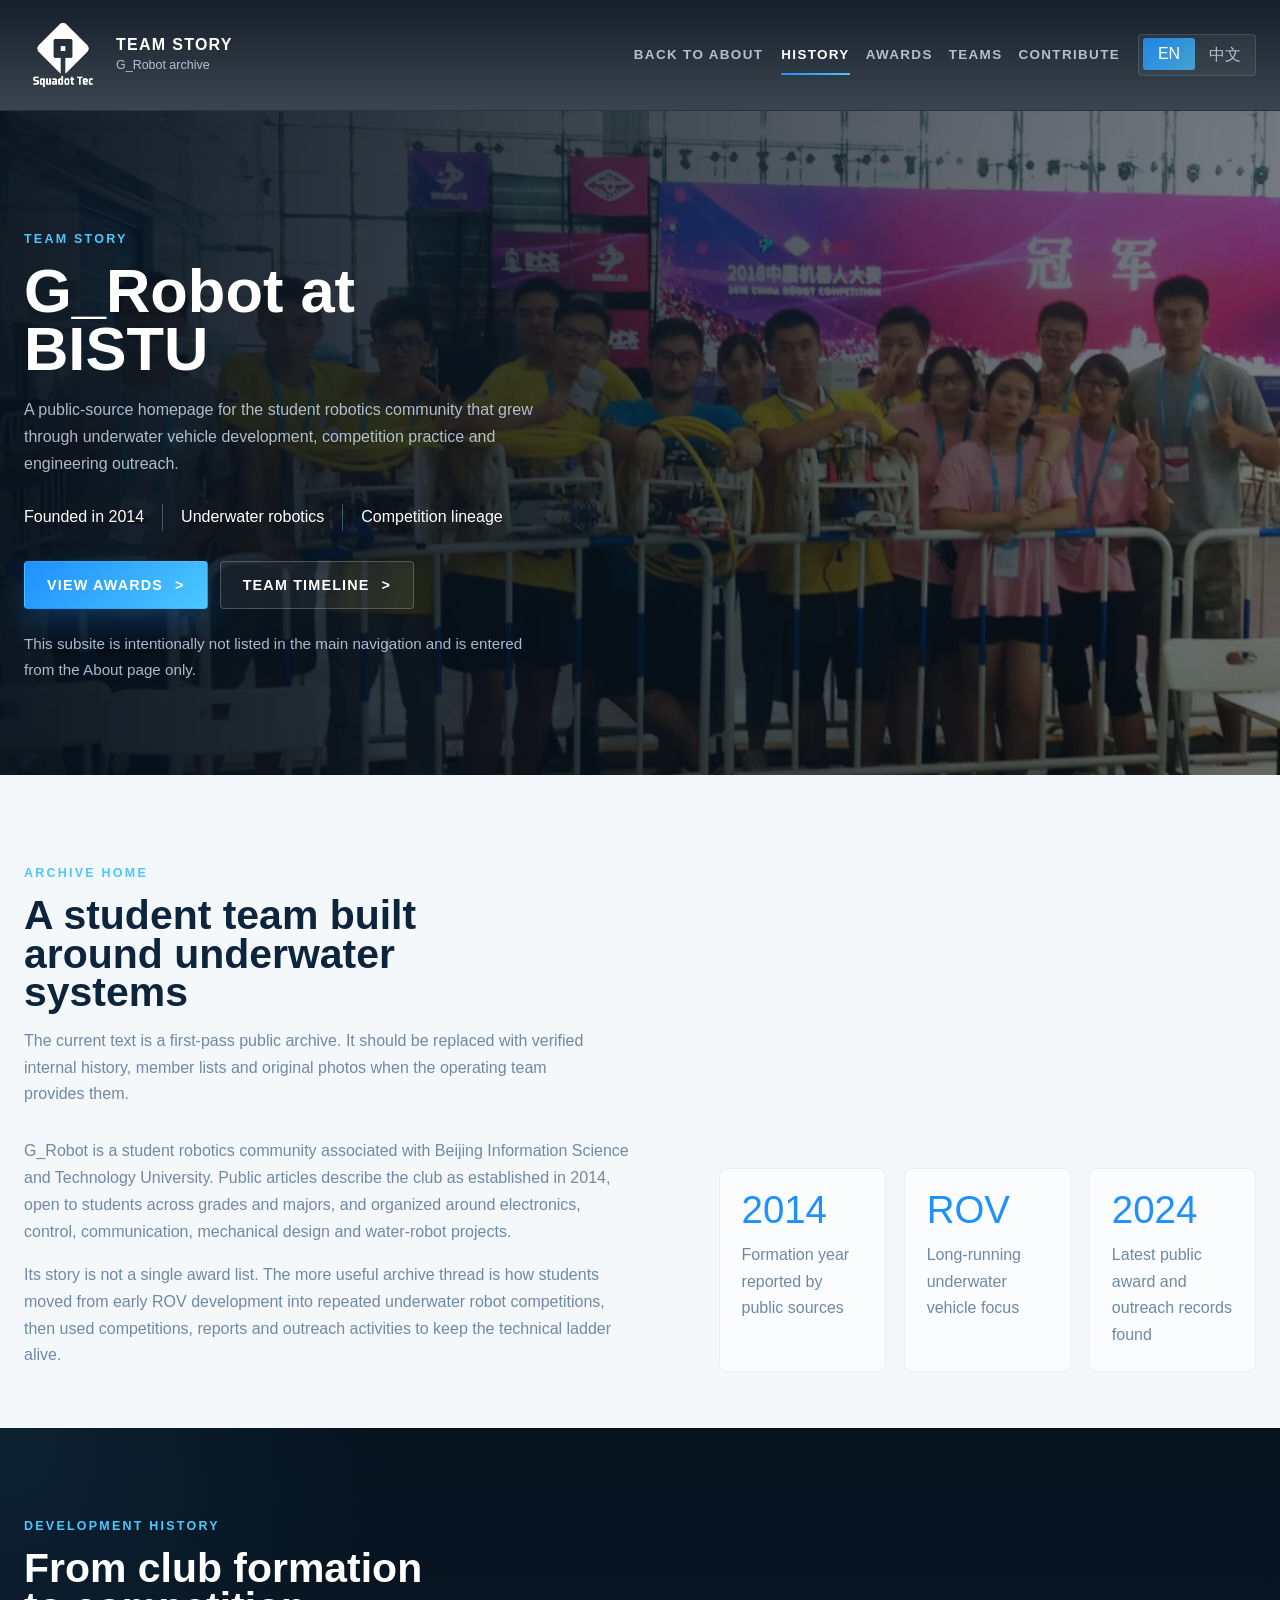
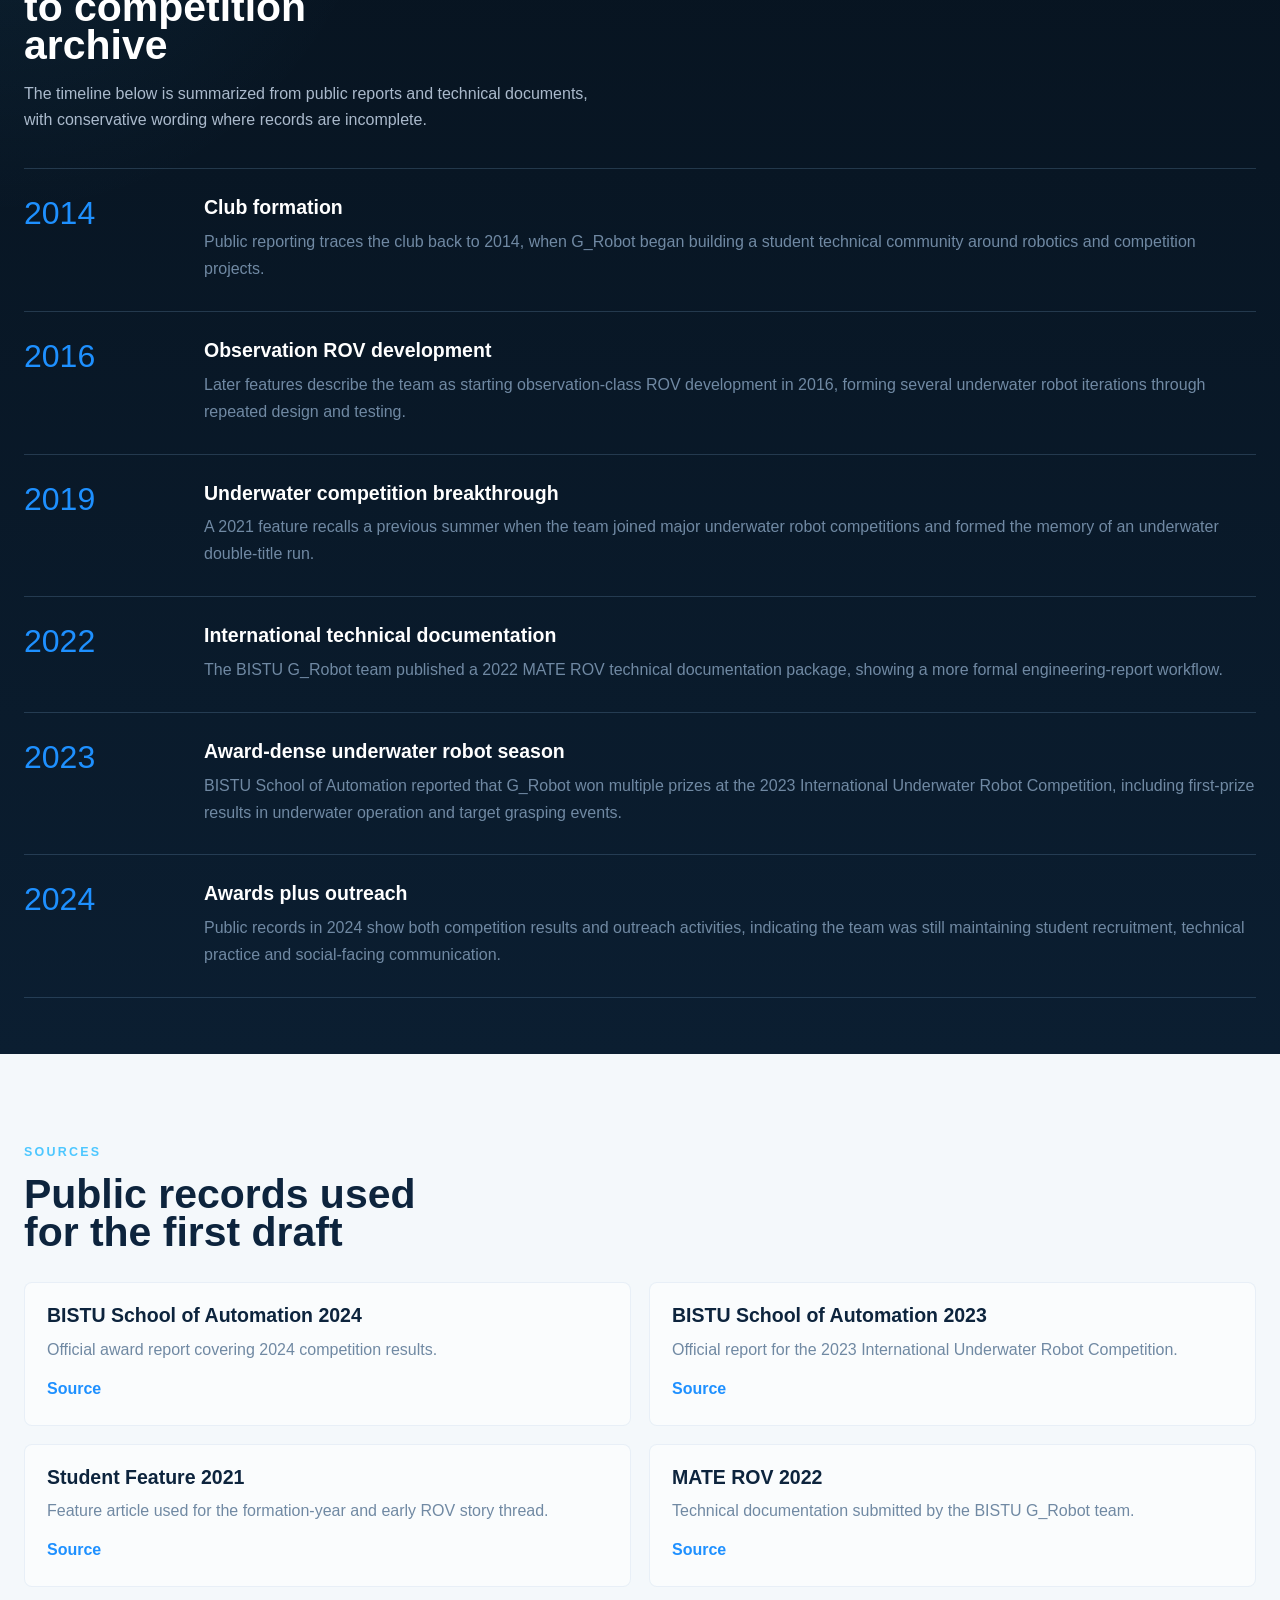
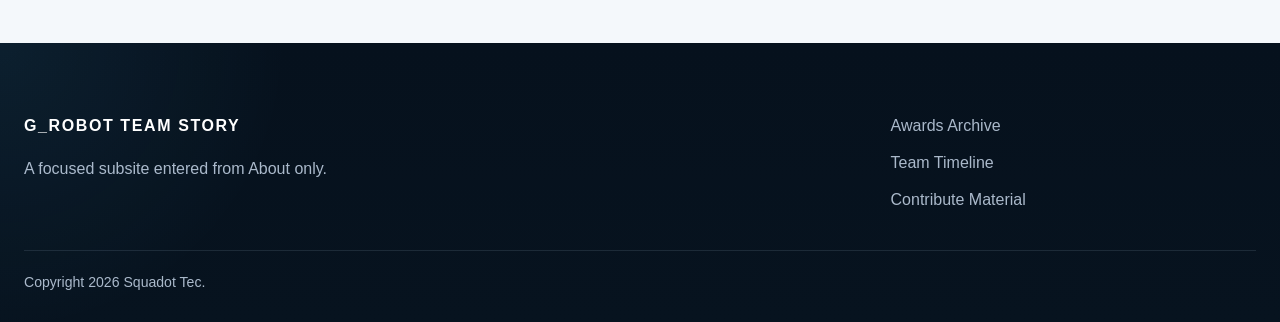
==== team-story/index.html @ 3dc82d4e "team-story add" ====
<!DOCTYPE html>
<html lang="en" data-lang="en">
<head>
  <meta charset="UTF-8">
  <meta name="viewport" content="width=device-width, initial-scale=1.0">
  <title>G_Robot Team Story | Squadot Tec.</title>
  <meta id="page-description" name="description" content="A public-source team story archive for Beijing Information Science and Technology University's G_Robot student robotics community.">
  <meta id="og-title" property="og:title" content="G_Robot Team Story | Squadot Tec.">
  <meta id="og-description" property="og:description" content="A public-source team story archive for Beijing Information Science and Technology University's G_Robot student robotics community.">
  <meta id="og-locale" property="og:locale" content="en_US">
  <meta property="og:type" content="website">
  <meta property="og:site_name" content="Squadot Tec.">
  <link rel="stylesheet" href="./team-story.css">
</head>
<body
  data-title-en="G_Robot Team Story | Squadot Tec."
  data-title-zh="G_Robot 团队故事 | Squadot Tec."
  data-description-en="A public-source team story archive for Beijing Information Science and Technology University's G_Robot student robotics community."
  data-description-zh="基于公开资料整理的北京信息科技大学 G_Robot 学生机器人社团发展史。"
>
  <header class="story-header">
    <div class="header-inner">
      <a class="brand" href="../about.html" aria-label="Squadot Tec. About">
        <img class="lang-en" src="../assets/brand/squadot-en.webp" alt="Squadot Tec." width="591" height="591" decoding="async">
        <img class="lang-zh" src="../assets/brand/squadot-zh.webp" alt="Squadot Tec." width="591" height="591" decoding="async">
        <span class="brand-copy">
          <strong>Team Story</strong>
          <span class="lang-en">G_Robot archive</span>
          <span class="lang-zh">G_Robot 档案</span>
        </span>
      </a>
      <div class="header-actions">
        <a class="back-link" href="../about.html">
          <span class="lang-en">Back to About</span>
          <span class="lang-zh">返回关于</span>
        </a>
        <nav class="story-nav" aria-label="Team story navigation">
          <a href="./index.html" aria-current="page"><span class="lang-en">History</span><span class="lang-zh">发展史</span></a>
          <a href="./awards.html"><span class="lang-en">Awards</span><span class="lang-zh">历年奖项</span></a>
          <a href="./teams.html"><span class="lang-en">Teams</span><span class="lang-zh">历届团队</span></a>
          <a href="./submit.html"><span class="lang-en">Contribute</span><span class="lang-zh">联系投稿</span></a>
        </nav>
        <div class="lang-switch" aria-label="Language switcher">
          <button type="button" data-lang-switch="en" aria-label="Switch to English">EN</button>
          <button type="button" data-lang-switch="zh" aria-label="切换到中文">中文</button>
        </div>
      </div>
    </div>
  </header>

  <main>
    <section class="hero reveal">
      <div class="hero-inner">
        <div class="hero-copy">
          <p class="eyebrow">
            <span class="lang-en">Team Story</span>
            <span class="lang-zh">团队故事</span>
          </p>
          <h1>
            <span class="lang-en">G_Robot at BISTU</span>
            <span class="lang-zh">北信科 G_Robot</span>
          </h1>
          <p class="hero-text">
            <span class="lang-en">A public-source homepage for the student robotics community that grew through underwater vehicle development, competition practice and engineering outreach.</span>
            <span class="lang-zh">一个基于公开资料整理的社团档案首页，记录 G_Robot 围绕水下机器人研发、竞赛实践与工程科普形成的发展脉络。</span>
          </p>
          <ul class="hero-keywords">
            <li><span class="lang-en">Founded in 2014</span><span class="lang-zh">2014 年成立</span></li>
            <li><span class="lang-en">Underwater robotics</span><span class="lang-zh">水下机器人</span></li>
            <li><span class="lang-en">Competition lineage</span><span class="lang-zh">竞赛传承</span></li>
          </ul>
          <div class="hero-actions">
            <a class="button button-primary" href="./awards.html">
              <span class="lang-en">View Awards</span>
              <span class="lang-zh">查看奖项</span>
            </a>
            <a class="button button-secondary" href="./teams.html">
              <span class="lang-en">Team Timeline</span>
              <span class="lang-zh">团队时间轴</span>
            </a>
          </div>
          <p class="hero-note">
            <span class="lang-en">This subsite is intentionally not listed in the main navigation and is entered from the About page only.</span>
            <span class="lang-zh">该子站不进入主导航，只作为“关于”页底部入口进入的团队故事档案。</span>
          </p>
        </div>
        <div class="hero-visual">
          <img src="../assets/images/home/home-intro-platform.webp" alt="Underwater robot platform archive visual" width="1059" height="701" loading="eager" fetchpriority="high" decoding="async">
        </div>
      </div>
    </section>

    <section class="section band band-light reveal">
      <div class="section-heading">
        <p class="eyebrow"><span class="lang-en">Archive Home</span><span class="lang-zh">档案首页</span></p>
        <h2>
          <span class="lang-en">A student team built around underwater systems</span>
          <span class="lang-zh">围绕水下系统成长的学生团队</span>
        </h2>
        <p>
          <span class="lang-en">The current text is a first-pass public archive. It should be replaced with verified internal history, member lists and original photos when the operating team provides them.</span>
          <span class="lang-zh">当前文字是公开资料初稿。待社团运营团队提供正式资料后，可替换为完整队史、成员名单与原始照片。</span>
        </p>
      </div>
      <div class="text-grid">
        <div class="text-block">
          <p>
            <span class="lang-en">G_Robot is a student robotics community associated with Beijing Information Science and Technology University. Public articles describe the club as established in 2014, open to students across grades and majors, and organized around electronics, control, communication, mechanical design and water-robot projects.</span>
            <span class="lang-zh">G_Robot 是北京信息科技大学学生机器人社团。公开报道显示，社团自 2014 年成立以来，面向不同年级和专业开放，长期围绕电子、控制、通信、机械设计与水下机器人项目组织训练。</span>
          </p>
          <p>
            <span class="lang-en">Its story is not a single award list. The more useful archive thread is how students moved from early ROV development into repeated underwater robot competitions, then used competitions, reports and outreach activities to keep the technical ladder alive.</span>
            <span class="lang-zh">它不只是一个获奖清单。更值得作为首页叙事的是：学生团队如何从早期 ROV 研制出发，通过水下机器人赛事、技术文档和科普活动，把技术梯队持续传下去。</span>
          </p>
        </div>
        <div class="stat-grid">
          <article class="stat-box">
            <span class="stat-value">2014</span>
            <p><span class="lang-en">Formation year reported by public sources</span><span class="lang-zh">公开资料中的成立年份</span></p>
          </article>
          <article class="stat-box">
            <span class="stat-value">ROV</span>
            <p><span class="lang-en">Long-running underwater vehicle focus</span><span class="lang-zh">长期水下平台方向</span></p>
          </article>
          <article class="stat-box">
            <span class="stat-value">2024</span>
            <p><span class="lang-en">Latest public award and outreach records found</span><span class="lang-zh">目前检索到的最新公开奖项与科普记录</span></p>
          </article>
        </div>
      </div>
    </section>

    <section class="section band band-dark reveal">
      <div class="section-heading">
        <p class="eyebrow"><span class="lang-en">Development History</span><span class="lang-zh">发展史</span></p>
        <h2>
          <span class="lang-en">From club formation to competition archive</span>
          <span class="lang-zh">从社团成立到竞赛档案</span>
        </h2>
        <p>
          <span class="lang-en">The timeline below is summarized from public reports and technical documents, with conservative wording where records are incomplete.</span>
          <span class="lang-zh">下方时间线来自公开报道和技术文档，未能完整核验的部分采用保守表述。</span>
        </p>
      </div>
      <div class="timeline">
        <article class="timeline-item">
          <p class="timeline-year">2014</p>
          <div class="timeline-body">
            <h3><span class="lang-en">Club formation</span><span class="lang-zh">社团成立</span></h3>
            <p><span class="lang-en">Public reporting traces the club back to 2014, when G_Robot began building a student technical community around robotics and competition projects.</span><span class="lang-zh">公开报道将社团源头追溯至 2014 年，G_Robot 由此开始围绕机器人与竞赛项目建立学生技术共同体。</span></p>
          </div>
        </article>
        <article class="timeline-item">
          <p class="timeline-year">2016</p>
          <div class="timeline-body">
            <h3><span class="lang-en">Observation ROV development</span><span class="lang-zh">观察级 ROV 研制</span></h3>
            <p><span class="lang-en">Later features describe the team as starting observation-class ROV development in 2016, forming several underwater robot iterations through repeated design and testing.</span><span class="lang-zh">后续报道提到社团自 2016 年开始进行观察级 ROV 水下机器人研制，并在持续设计、测试中形成多代水下机器人作品。</span></p>
          </div>
        </article>
        <article class="timeline-item">
          <p class="timeline-year">2019</p>
          <div class="timeline-body">
            <h3><span class="lang-en">Underwater competition breakthrough</span><span class="lang-zh">水下竞赛突破</span></h3>
            <p><span class="lang-en">A 2021 feature recalls a previous summer when the team joined major underwater robot competitions and formed the memory of an underwater double-title run.</span><span class="lang-zh">2021 年专题文章回顾了团队此前暑期参加重要水下机器人赛事，并形成“水下双冠”的团队记忆。</span></p>
          </div>
        </article>
        <article class="timeline-item">
          <p class="timeline-year">2022</p>
          <div class="timeline-body">
            <h3><span class="lang-en">International technical documentation</span><span class="lang-zh">国际赛事技术文档</span></h3>
            <p><span class="lang-en">The BISTU G_Robot team published a 2022 MATE ROV technical documentation package, showing a more formal engineering-report workflow.</span><span class="lang-zh">BISTU G_Robot 团队公开了 2022 年 MATE ROV 技术文档，呈现出更正式的工程报告和国际赛事表达方式。</span></p>
          </div>
        </article>
        <article class="timeline-item">
          <p class="timeline-year">2023</p>
          <div class="timeline-body">
            <h3><span class="lang-en">Award-dense underwater robot season</span><span class="lang-zh">水下赛事集中获奖</span></h3>
            <p><span class="lang-en">BISTU School of Automation reported that G_Robot won multiple prizes at the 2023 International Underwater Robot Competition, including first-prize results in underwater operation and target grasping events.</span><span class="lang-zh">北京信息科技大学自动化学院报道，G_Robot 在 2023 国际水中机器人大赛中取得多项成绩，其中包括水下作业赛和目标抓取项目中的一等奖成绩。</span></p>
          </div>
        </article>
        <article class="timeline-item">
          <p class="timeline-year">2024</p>
          <div class="timeline-body">
            <h3><span class="lang-en">Awards plus outreach</span><span class="lang-zh">竞赛成果与科普活动</span></h3>
            <p><span class="lang-en">Public records in 2024 show both competition results and outreach activities, indicating the team was still maintaining student recruitment, technical practice and social-facing communication.</span><span class="lang-zh">2024 年公开资料同时出现竞赛获奖和科普活动记录，说明团队仍在维持学生招新、技术训练与面向社会的传播工作。</span></p>
          </div>
        </article>
      </div>
    </section>

    <section class="section band band-light reveal">
      <div class="section-heading">
        <p class="eyebrow"><span class="lang-en">Sources</span><span class="lang-zh">资料来源</span></p>
        <h2>
          <span class="lang-en">Public records used for the first draft</span>
          <span class="lang-zh">初稿使用的公开资料</span>
        </h2>
      </div>
      <div class="source-grid">
        <article class="source-card">
          <h3 class="card-title">BISTU School of Automation 2024</h3>
          <p><span class="lang-en">Official award report covering 2024 competition results.</span><span class="lang-zh">自动化学院发布的 2024 年竞赛获奖报道。</span></p>
          <a href="https://auto.bistu.edu.cn/zxxw/58fbf58e67084d94b5d915c3739c5115.htm" target="_blank" rel="noreferrer">Source</a>
        </article>
        <article class="source-card">
          <h3 class="card-title">BISTU School of Automation 2023</h3>
          <p><span class="lang-en">Official report for the 2023 International Underwater Robot Competition.</span><span class="lang-zh">自动化学院关于 2023 国际水中机器人大赛的报道。</span></p>
          <a href="https://auto.bistu.edu.cn/zxxw/b397fffa638748c9b1e95025c2c56935.htm" target="_blank" rel="noreferrer">Source</a>
        </article>
        <article class="source-card">
          <h3 class="card-title">Student Feature 2021</h3>
          <p><span class="lang-en">Feature article used for the formation-year and early ROV story thread.</span><span class="lang-zh">用于整理成立年份和早期 ROV 发展脉络的专题文章。</span></p>
          <a href="https://www.fx361.cc/page/2021/0319/7852786.shtml" target="_blank" rel="noreferrer">Source</a>
        </article>
        <article class="source-card">
          <h3 class="card-title">MATE ROV 2022</h3>
          <p><span class="lang-en">Technical documentation submitted by the BISTU G_Robot team.</span><span class="lang-zh">BISTU G_Robot 团队提交的 2022 MATE ROV 技术文档。</span></p>
          <a href="https://20693798.fs1.hubspotusercontent-na1.net/hubfs/20693798/2022/TechReports/TE03-BISTU_G_Robot_Technical-documentation_2022.pdf" target="_blank" rel="noreferrer">Source</a>
        </article>
      </div>
    </section>
  </main>

  <footer class="site-footer">
    <div class="footer-inner">
      <div class="footer-brand">
        <strong>G_Robot Team Story</strong>
        <p><span class="lang-en">A focused subsite entered from About only.</span><span class="lang-zh">只从“关于”页进入的团队故事子站。</span></p>
      </div>
      <div class="footer-links">
        <a href="./awards.html"><span class="lang-en">Awards Archive</span><span class="lang-zh">历年奖项</span></a>
        <a href="./teams.html"><span class="lang-en">Team Timeline</span><span class="lang-zh">历届团队</span></a>
        <a href="./submit.html"><span class="lang-en">Contribute Material</span><span class="lang-zh">联系投稿</span></a>
      </div>
      <div class="footer-legal">Copyright <span data-current-year></span> Squadot Tec.</div>
    </div>
  </footer>
  <script src="./team-story.js"></script>
</body>
</html>
---- team-story/team-story.css ----
:root {
  --bg-deep: #071a2d;
  --bg-deeper: #06111d;
  --bg-panel: #0d2238;
  --bg-soft: #f4f8fb;
  --bg-soft-alt: #edf4fa;
  --surface: #ffffff;
  --line: rgba(120, 163, 201, 0.24);
  --line-strong: rgba(120, 163, 201, 0.46);
  --ink: #16324d;
  --ink-strong: #0d243d;
  --ink-soft: #7089a3;
  --ink-on-dark: #d8e8fb;
  --ink-soft-on-dark: rgba(216, 232, 251, 0.78);
  --blue: #1e90ff;
  --blue-strong: #4dc7ff;
  --max-width: 1280px;
  --nav-font: "Bahnschrift SemiCondensed", "Arial Narrow", "Barlow Condensed", "Segoe UI", sans-serif;
  --body-font: "Segoe UI", "Microsoft YaHei UI", "Noto Sans SC", sans-serif;
}

* {
  box-sizing: border-box;
}

html {
  scroll-behavior: smooth;
}

body {
  margin: 0;
  min-height: 100vh;
  overflow-x: hidden;
  color: var(--ink);
  font-family: var(--body-font);
  line-height: 1.68;
  background: linear-gradient(180deg, #f8fbfe 0%, #f4f8fb 48%, #edf4fa 100%);
}

img {
  display: block;
  max-width: 100%;
}

a {
  color: inherit;
  text-decoration: none;
}

button {
  font: inherit;
}

a:focus-visible,
button:focus-visible {
  outline: 2px solid var(--blue-strong);
  outline-offset: 4px;
}

.lang-en,
.lang-zh {
  display: none;
}

html[data-lang="en"] .lang-en {
  display: revert;
}

html[data-lang="zh"] .lang-zh {
  display: revert;
}

.story-header {
  position: sticky;
  top: 0;
  z-index: 50;
  width: 100%;
  background: linear-gradient(180deg, rgba(6, 17, 29, 0.94), rgba(6, 17, 29, 0.78));
  border-bottom: 1px solid rgba(120, 163, 201, 0.16);
  backdrop-filter: blur(14px);
}

.header-inner {
  display: grid;
  grid-template-columns: minmax(0, 310px) minmax(0, 1fr);
  gap: 28px;
  align-items: center;
  width: min(100%, var(--max-width));
  margin: 0 auto;
  padding: 16px 24px;
}

.brand {
  display: inline-flex;
  align-items: center;
  gap: 14px;
  min-width: 0;
}

.brand img {
  width: 78px;
  height: auto;
  flex: none;
}

.brand-copy {
  display: flex;
  flex-direction: column;
  gap: 4px;
  min-width: 0;
}

.brand-copy strong,
.story-nav a,
.button,
.hero h1,
.section-heading h2,
.stat-value,
.timeline-year,
.card-title,
.footer-brand strong {
  font-family: var(--nav-font);
}

.brand-copy strong {
  font-size: 1rem;
  line-height: 1;
  letter-spacing: 0.08em;
  text-transform: uppercase;
  color: #ffffff;
}

.brand-copy span {
  font-size: 0.78rem;
  line-height: 1.35;
  color: var(--ink-soft-on-dark);
}

.header-actions {
  display: flex;
  align-items: center;
  justify-content: flex-end;
  gap: 18px;
  min-width: 0;
}

.story-nav {
  display: inline-flex;
  align-items: center;
  justify-content: flex-end;
  flex-wrap: wrap;
  gap: 16px;
}

.story-nav a,
.back-link {
  position: relative;
  font-family: var(--nav-font);
  font-size: 0.84rem;
  font-weight: 700;
  letter-spacing: 0.1em;
  text-transform: uppercase;
  color: var(--ink-soft-on-dark);
  transition: color 180ms ease, transform 180ms ease;
}

.story-nav a::after,
.back-link::after {
  content: "";
  position: absolute;
  left: 0;
  bottom: -9px;
  width: 100%;
  height: 2px;
  background: linear-gradient(90deg, var(--blue), var(--blue-strong));
  transform: scaleX(0);
  transform-origin: left;
  transition: transform 180ms ease;
}

.story-nav a:hover,
.story-nav a:focus-visible,
.story-nav a[aria-current="page"],
.back-link:hover,
.back-link:focus-visible {
  color: #ffffff;
}

.story-nav a:hover::after,
.story-nav a:focus-visible::after,
.story-nav a[aria-current="page"]::after,
.back-link:hover::after,
.back-link:focus-visible::after {
  transform: scaleX(1);
}

.lang-switch {
  display: inline-flex;
  gap: 4px;
  padding: 4px;
  border: 1px solid rgba(120, 163, 201, 0.24);
  border-radius: 4px;
  background: rgba(255, 255, 255, 0.05);
}

.lang-switch button {
  min-width: 52px;
  min-height: 32px;
  padding: 0 10px;
  border: 0;
  border-radius: 3px;
  color: var(--ink-soft-on-dark);
  background: transparent;
  cursor: pointer;
  transition: color 180ms ease, background 180ms ease, transform 180ms ease;
}

.lang-switch button:hover,
.lang-switch button:focus-visible,
.lang-switch button.is-active {
  color: #ffffff;
  background: linear-gradient(135deg, rgba(30, 144, 255, 0.88), rgba(77, 199, 255, 0.72));
  transform: translateY(-1px);
}

.hero {
  width: 100%;
  background:
    linear-gradient(90deg, rgba(6, 17, 29, 0.94) 0%, rgba(6, 17, 29, 0.76) 48%, rgba(6, 17, 29, 0.5) 100%),
    url("../assets/images/about/about-hero.webp") center / cover;
}

.hero-inner {
  display: grid;
  grid-template-columns: minmax(0, 820px);
  gap: 38px;
  align-items: stretch;
  width: min(100%, var(--max-width));
  min-height: 520px;
  margin: 0 auto;
  padding: 118px 24px 78px;
}

.hero-copy {
  display: flex;
  flex-direction: column;
  justify-content: center;
  min-width: 0;
}

.hero-copy,
.section-heading,
.text-block,
.timeline-body,
.story-card,
.source-card,
.contact-card,
.award-row,
.photo-copy {
  min-width: 0;
}

.hero h1,
.section-heading h2,
.hero-text,
.hero-note,
.text-block p,
.story-card p,
.source-card p,
.contact-card p,
.award-row p,
.photo-card p {
  overflow-wrap: anywhere;
}

.eyebrow {
  margin: 0 0 12px;
  font-size: 0.78rem;
  font-weight: 700;
  letter-spacing: 0.18em;
  text-transform: uppercase;
  color: var(--blue-strong);
}

.hero h1,
.section-heading h2 {
  margin: 0;
  max-width: 15ch;
  color: #ffffff;
  font-size: clamp(2.6rem, 4.8vw, 5.1rem);
  line-height: 0.94;
  letter-spacing: 0;
}

html[data-lang="zh"] .hero h1,
html[data-lang="zh"] .section-heading h2 {
  max-width: 12em;
  font-family: "Microsoft YaHei UI", "Noto Sans SC", "Segoe UI", sans-serif;
  font-weight: 700;
  line-height: 1.08;
}

.hero-text {
  max-width: 58ch;
  margin: 20px 0 0;
  color: var(--ink-soft-on-dark);
}

.hero-keywords {
  display: flex;
  flex-wrap: wrap;
  gap: 0;
  padding: 0;
  margin: 26px 0 0;
  list-style: none;
}

.hero-keywords li {
  padding: 0 18px;
  border-right: 1px solid rgba(185, 213, 238, 0.32);
  color: #ffffff;
}

.hero-keywords li:first-child {
  padding-left: 0;
}

.hero-keywords li:last-child {
  padding-right: 0;
  border-right: 0;
}

.hero-actions {
  display: flex;
  flex-wrap: wrap;
  gap: 12px;
  margin-top: 30px;
}

.button {
  display: inline-flex;
  align-items: center;
  justify-content: center;
  gap: 12px;
  min-height: 48px;
  padding: 0 22px;
  border: 1px solid transparent;
  border-radius: 4px;
  font-size: 0.9rem;
  font-weight: 700;
  letter-spacing: 0.08em;
  text-transform: uppercase;
  transition: transform 180ms ease, border-color 180ms ease, box-shadow 180ms ease, background 180ms ease;
}

.button::after {
  content: ">";
  transition: transform 180ms ease;
}

.button:hover,
.button:focus-visible {
  transform: translateY(-2px);
}

.button:hover::after,
.button:focus-visible::after {
  transform: translateX(4px);
}

.button-primary {
  color: #ffffff;
  background: linear-gradient(135deg, #1e90ff 0%, #4dc7ff 100%);
  box-shadow: 0 14px 30px rgba(30, 144, 255, 0.24);
}

.button-secondary {
  color: #ffffff;
  border-color: rgba(185, 213, 238, 0.28);
  background: rgba(255, 255, 255, 0.06);
}

.hero-note {
  margin-top: 22px;
  max-width: 62ch;
  color: rgba(216, 232, 251, 0.78);
  font-size: 0.95rem;
}

.hero-visual {
  display: none;
}

.hero-visual img {
  width: 100%;
  height: 100%;
  min-height: 360px;
  object-fit: cover;
  filter: saturate(0.9) brightness(0.82);
}

.section {
  width: 100%;
}

.band {
  width: 100%;
  padding: 88px max(24px, calc((100vw - var(--max-width)) / 2 + 24px)) 56px;
}

.band-light {
  background: var(--bg-soft);
}

.band-alt {
  background: var(--bg-soft-alt);
}

.band-dark {
  background:
    radial-gradient(circle at top left, rgba(77, 199, 255, 0.08), transparent 22%),
    linear-gradient(180deg, #07131f 0%, #0b1e31 100%);
  color: var(--ink-on-dark);
}

.section-heading {
  max-width: 860px;
}

.section-heading h2 {
  max-width: 18ch;
  color: var(--ink-strong);
  font-size: clamp(2rem, 3.2vw, 3.3rem);
}

.band-dark .section-heading h2 {
  color: #ffffff;
}

.section-heading p:last-child {
  max-width: 66ch;
  margin: 16px 0 0;
  color: var(--ink-soft);
}

.band-dark .section-heading p:last-child,
.band-dark .text-block p,
.band-dark .story-card p,
.band-dark .source-card p {
  color: var(--ink-soft-on-dark);
}

.text-grid,
.stat-grid,
.card-grid,
.source-grid,
.contact-grid {
  display: grid;
  gap: 18px;
  margin-top: 30px;
}

.text-grid {
  grid-template-columns: minmax(0, 0.92fr) minmax(300px, 0.76fr);
  gap: 44px;
  align-items: start;
}

.text-block p {
  max-width: 68ch;
  margin: 0;
  color: var(--ink-soft);
}

.text-block p + p {
  margin-top: 16px;
}

.stat-grid {
  grid-template-columns: repeat(3, minmax(0, 1fr));
}

.stat-box,
.story-card,
.source-card,
.contact-card,
.award-row,
.photo-card {
  position: relative;
  overflow: hidden;
  border: 1px solid rgba(120, 163, 201, 0.14);
  border-radius: 8px;
  background: rgba(255, 255, 255, 0.54);
  transition: transform 260ms ease, border-color 260ms ease, box-shadow 260ms ease, background 260ms ease;
}

.band-dark .story-card,
.band-dark .source-card,
.band-dark .contact-card,
.band-dark .award-row,
.band-dark .photo-card,
.band-dark .stat-box {
  border-color: rgba(185, 213, 238, 0.14);
  background: rgba(255, 255, 255, 0.04);
}

.stat-box:hover,
.story-card:hover,
.source-card:hover,
.contact-card:hover,
.award-row:hover,
.photo-card:hover {
  transform: translateY(-4px);
  border-color: var(--line-strong);
  box-shadow: 0 16px 34px rgba(7, 26, 45, 0.08);
}

.band-dark .story-card:hover,
.band-dark .source-card:hover,
.band-dark .contact-card:hover,
.band-dark .award-row:hover,
.band-dark .photo-card:hover,
.band-dark .stat-box:hover {
  box-shadow: 0 22px 44px rgba(2, 10, 18, 0.24);
}

.stat-box,
.story-card,
.source-card,
.contact-card,
.award-row {
  padding: 22px;
}

.stat-value {
  display: block;
  font-size: clamp(2rem, 3vw, 3rem);
  line-height: 1;
  color: var(--blue);
}

.stat-box p {
  margin: 12px 0 0;
  color: var(--ink-soft);
}

.timeline {
  display: grid;
  gap: 0;
  margin-top: 34px;
}

.timeline-item {
  display: grid;
  grid-template-columns: 150px minmax(0, 1fr);
  gap: 30px;
  padding: 28px 0;
  border-top: 1px solid rgba(120, 163, 201, 0.24);
}

.timeline-item:last-child {
  border-bottom: 1px solid rgba(120, 163, 201, 0.24);
}

.timeline-year {
  margin: 0;
  color: var(--blue);
  font-size: 2rem;
  line-height: 1;
}

.timeline-body h3,
.card-title {
  margin: 0;
  color: var(--ink-strong);
  font-size: 1.22rem;
  line-height: 1.12;
}

.band-dark .timeline-body h3,
.band-dark .card-title {
  color: #ffffff;
}

.timeline-body p,
.story-card p,
.source-card p,
.award-row p,
.contact-card p,
.photo-card p {
  margin: 10px 0 0;
  color: var(--ink-soft);
}

.timeline-body a,
.source-card a,
.award-row a {
  display: inline-flex;
  margin-top: 12px;
  color: var(--blue);
  font-weight: 700;
}

.card-grid {
  grid-template-columns: repeat(3, minmax(0, 1fr));
}

.source-grid {
  grid-template-columns: repeat(2, minmax(0, 1fr));
}

.award-stack {
  display: grid;
  gap: 18px;
  margin-top: 34px;
}

.award-row {
  display: grid;
  grid-template-columns: 130px minmax(0, 1fr) minmax(220px, 0.38fr);
  gap: 24px;
  align-items: start;
}

.award-year {
  font-family: var(--nav-font);
  color: var(--blue);
  font-size: 1.8rem;
  line-height: 1;
}

.award-meta {
  color: var(--ink-soft);
  font-size: 0.94rem;
}

.photo-timeline {
  display: grid;
  gap: 28px;
  margin-top: 34px;
}

.photo-card {
  display: grid;
  grid-template-columns: minmax(260px, 0.74fr) minmax(0, 1fr);
  gap: 0;
  background: rgba(255, 255, 255, 0.6);
}

.photo-card figure {
  margin: 0;
  min-height: 280px;
}

.photo-card img {
  width: 100%;
  height: 100%;
  min-height: 280px;
  object-fit: cover;
  filter: saturate(0.9);
}

.photo-copy {
  padding: 26px;
}

.photo-copy .timeline-year {
  margin-bottom: 18px;
}

.contact-grid {
  grid-template-columns: repeat(3, minmax(0, 1fr));
}

.contact-card strong {
  display: block;
  color: var(--ink-strong);
}

.band-dark .contact-card strong {
  color: #ffffff;
}

.submission-list {
  display: grid;
  gap: 14px;
  margin-top: 28px;
  padding: 0;
  list-style: none;
}

.submission-list li {
  padding: 16px 18px;
  border-left: 3px solid var(--blue);
  background: rgba(30, 144, 255, 0.05);
  color: var(--ink-soft);
}

.site-footer {
  width: 100%;
  background:
    radial-gradient(circle at top left, rgba(77, 199, 255, 0.08), transparent 22%),
    linear-gradient(180deg, #06111d 0%, #07131f 100%);
}

.footer-inner {
  display: grid;
  grid-template-columns: minmax(0, 1fr) minmax(280px, 0.44fr);
  gap: 36px;
  width: 100%;
  padding: 70px max(24px, calc((100vw - var(--max-width)) / 2 + 24px)) 28px;
}

.footer-brand strong {
  display: block;
  color: #ffffff;
  letter-spacing: 0.1em;
  text-transform: uppercase;
}

.footer-brand p,
.footer-links a,
.footer-legal {
  color: var(--ink-soft-on-dark);
}

.footer-links {
  display: grid;
  gap: 10px;
  align-content: start;
}

.footer-links a {
  transition: color 180ms ease;
}

.footer-links a:hover,
.footer-links a:focus-visible {
  color: #ffffff;
}

.footer-legal {
  grid-column: 1 / -1;
  padding-top: 20px;
  border-top: 1px solid rgba(185, 213, 238, 0.12);
  font-size: 0.88rem;
}

.reveal {
  opacity: 1;
  transform: none;
}

html.js-enabled .reveal {
  opacity: 0;
  transform: translateY(18px);
  transition: opacity 520ms ease, transform 520ms ease;
}

html.js-enabled .reveal.is-visible {
  opacity: 1;
  transform: translateY(0);
}

@media (prefers-reduced-motion: reduce) {
  html {
    scroll-behavior: auto;
  }

  *,
  *::before,
  *::after {
    animation: none !important;
    transition-duration: 0.01ms !important;
    transition-delay: 0ms !important;
  }

  .reveal {
    opacity: 1;
    transform: none;
  }
}

@media (max-width: 1120px) {
  .header-inner,
  .hero-inner,
  .text-grid,
  .photo-card,
  .footer-inner {
    grid-template-columns: 1fr;
  }

  .header-actions {
    justify-content: flex-start;
    flex-wrap: wrap;
  }

  .card-grid,
  .contact-grid,
  .stat-grid {
    grid-template-columns: repeat(2, minmax(0, 1fr));
  }

  .award-row {
    grid-template-columns: 120px minmax(0, 1fr);
  }

  .award-meta {
    grid-column: 2;
  }
}

@media (max-width: 720px) {
  .header-inner {
    padding: 14px 16px;
    width: 100vw;
  }

  .brand img {
    width: 66px;
  }

  .header-actions {
    display: grid;
    grid-template-columns: 1fr;
    width: 100%;
    gap: 14px;
  }

  .story-nav {
    display: grid;
    grid-template-columns: repeat(2, minmax(0, 1fr));
    width: 100%;
    gap: 12px 18px;
    justify-content: stretch;
  }

  .story-nav a,
  .back-link {
    width: max-content;
    max-width: 100%;
    font-size: 0.78rem;
    letter-spacing: 0.08em;
    white-space: normal;
  }

  .hero-inner {
    width: 100vw;
    min-height: auto;
    padding: 92px 24px 54px;
    max-width: 100vw;
  }

  .hero-copy,
  .section-heading,
  .text-block,
  .hero-text,
  .hero-note {
    width: 100%;
    max-width: calc(100vw - 48px);
  }

  .hero h1 {
    max-width: 100%;
    font-size: clamp(2.05rem, 9vw, 3.35rem);
  }

  .hero-keywords {
    display: block;
  }

  .hero-keywords li {
    position: relative;
    margin-top: 10px;
    padding: 0 0 0 16px;
    border-right: 0;
  }

  .hero-keywords li:first-child {
    margin-top: 0;
  }

  .hero-keywords li::before {
    content: "";
    position: absolute;
    left: 0;
    top: 0.7em;
    width: 7px;
    height: 7px;
    border-radius: 50%;
    background: var(--blue-strong);
  }

  .button {
    width: 100%;
    justify-content: space-between;
  }

  .band {
    width: 100vw;
    padding: 58px 24px 38px;
    max-width: 100vw;
  }

  .section-heading h2 {
    max-width: 100%;
  }

  .card-grid,
  .source-grid,
  .contact-grid,
  .stat-grid,
  .award-row {
    grid-template-columns: 1fr;
  }

  .award-meta {
    grid-column: auto;
  }

  .timeline-item {
    grid-template-columns: 1fr;
    gap: 12px;
  }

  .photo-card figure,
  .photo-card img {
    min-height: 220px;
  }

  .footer-inner {
    width: 100vw;
    padding: 58px 24px 28px;
  }
}
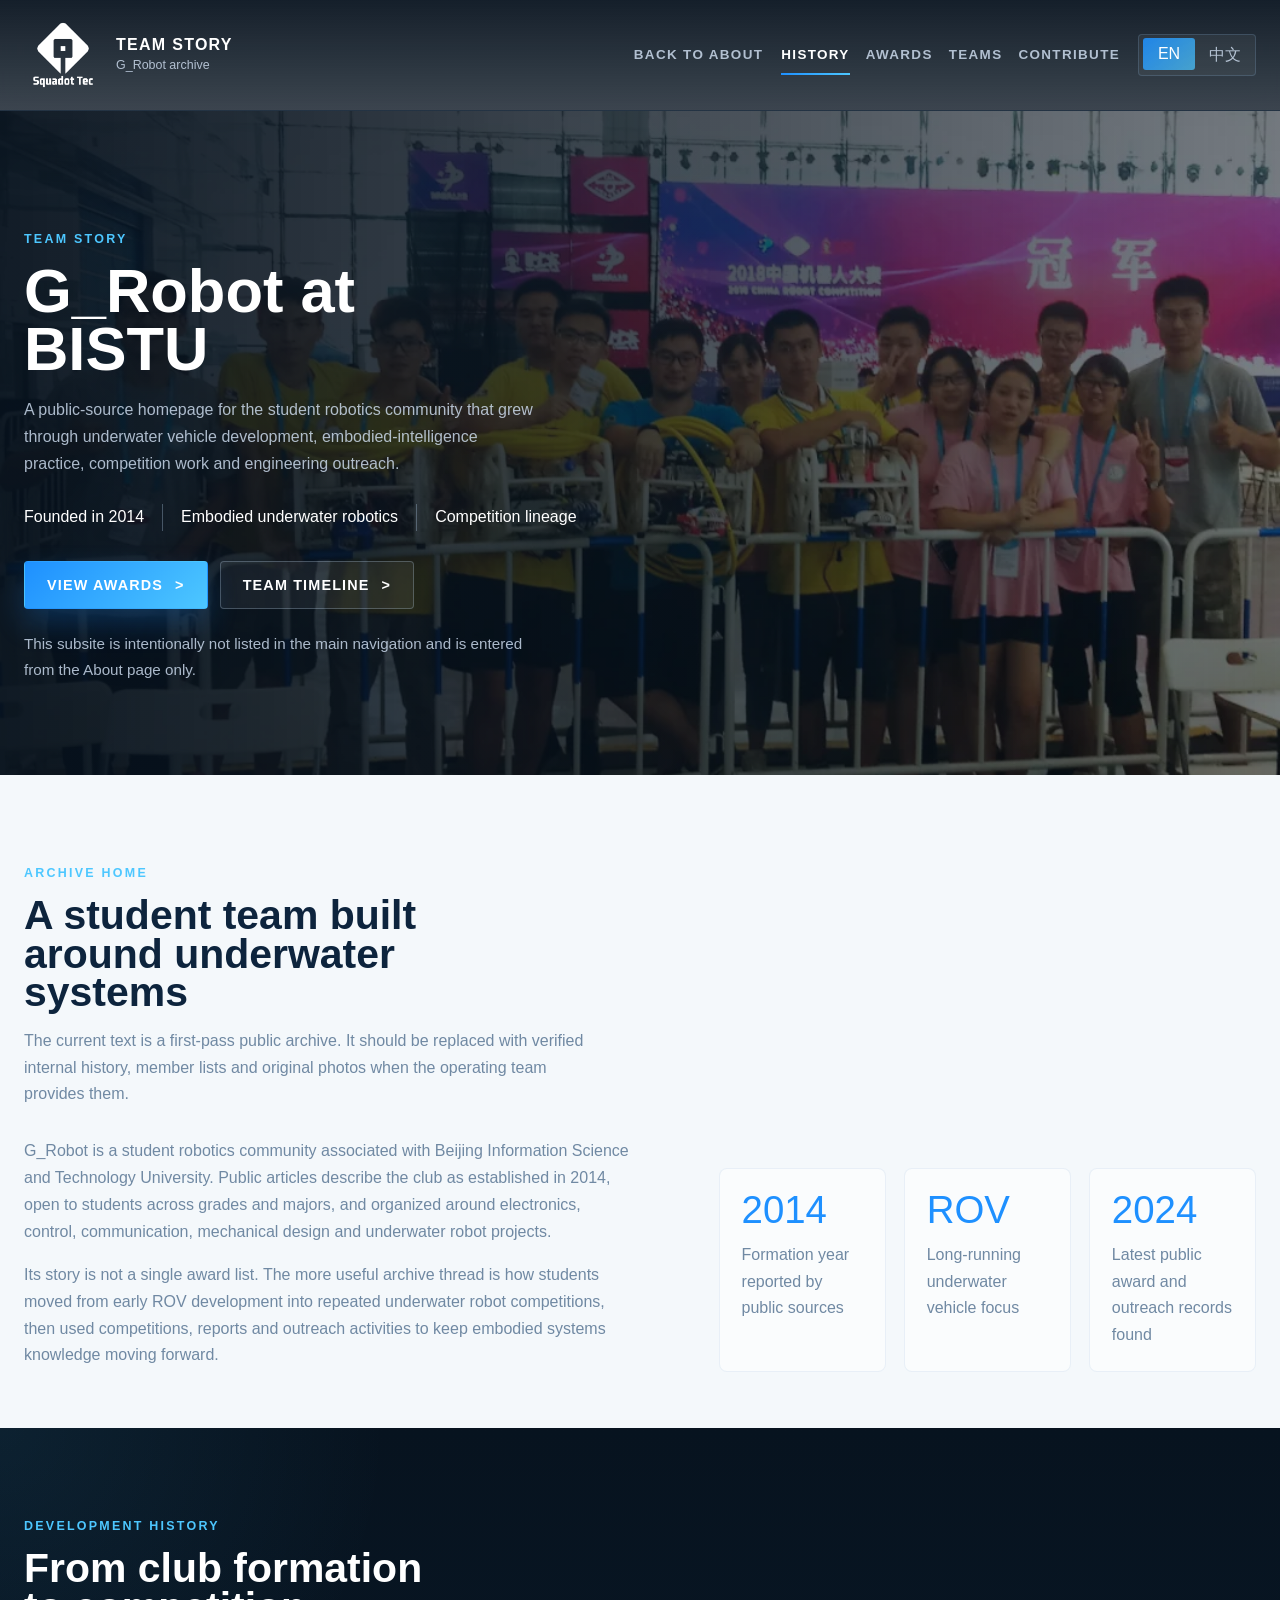
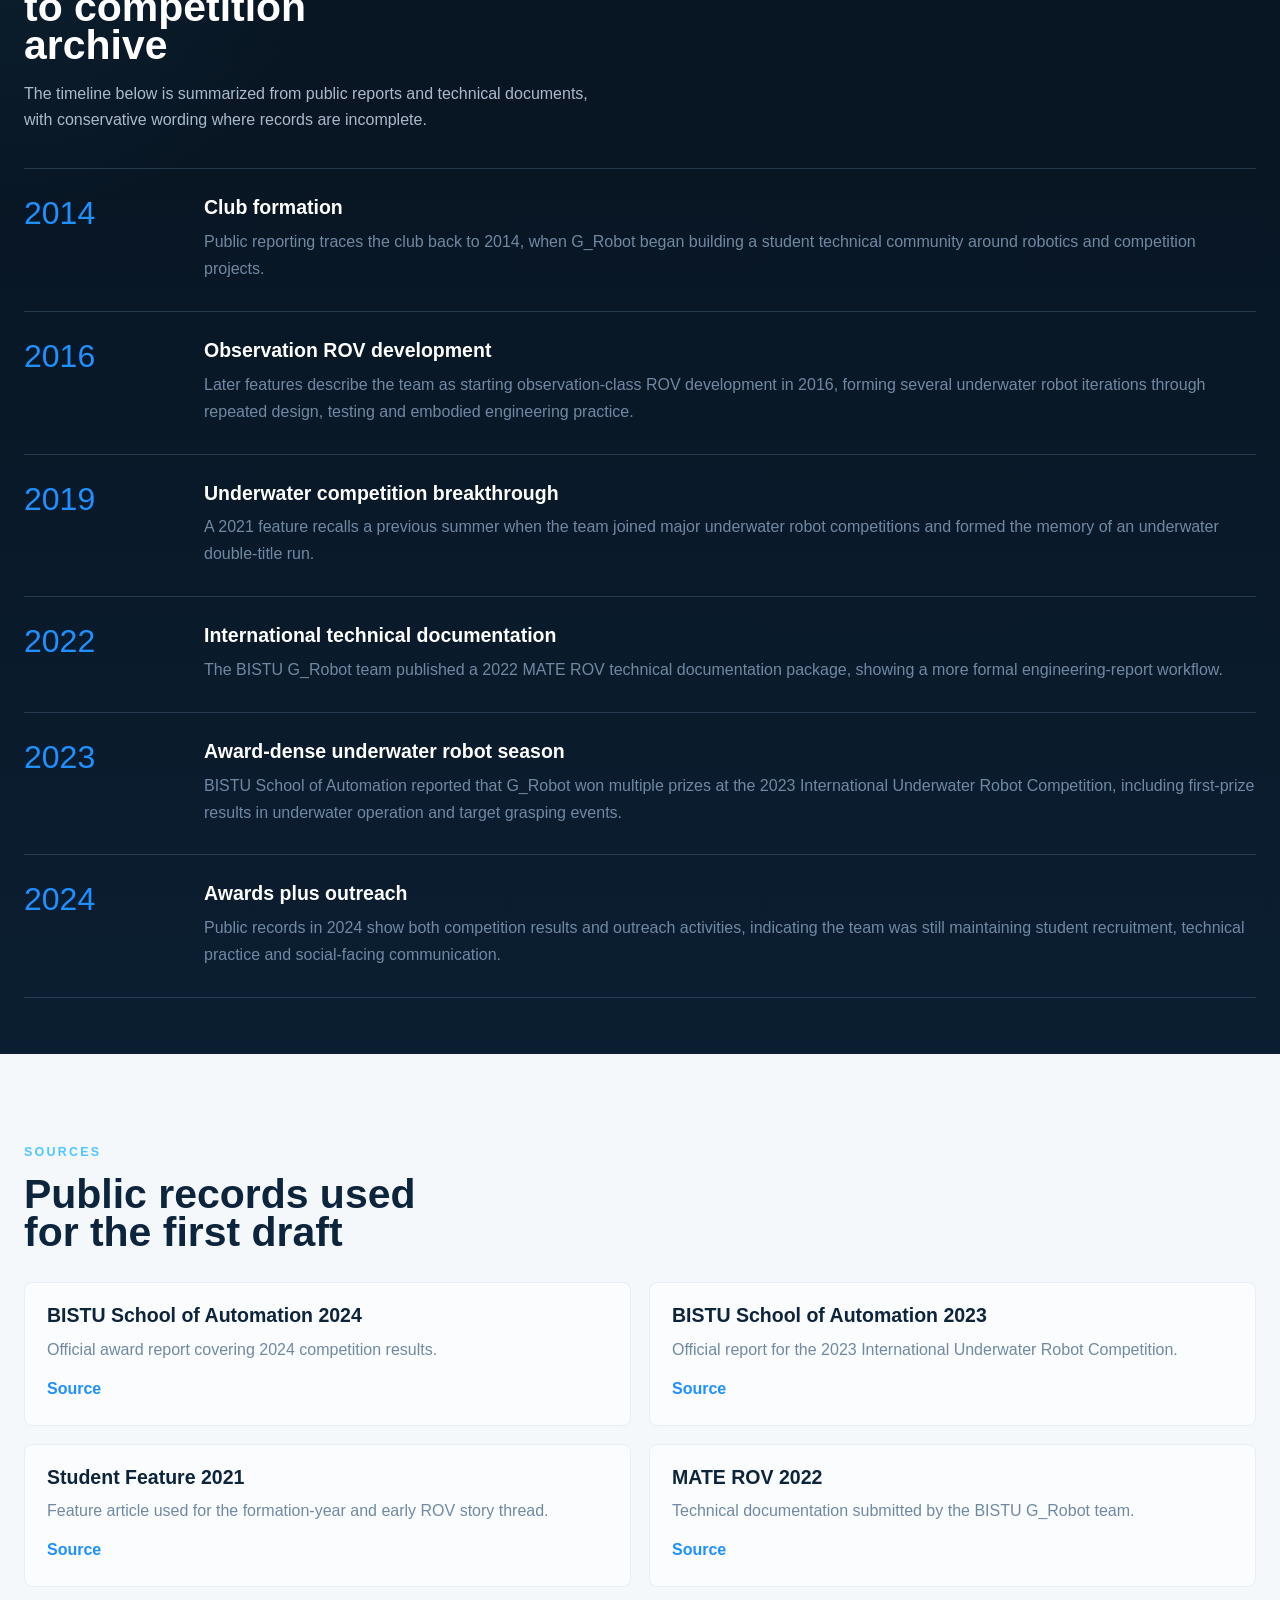
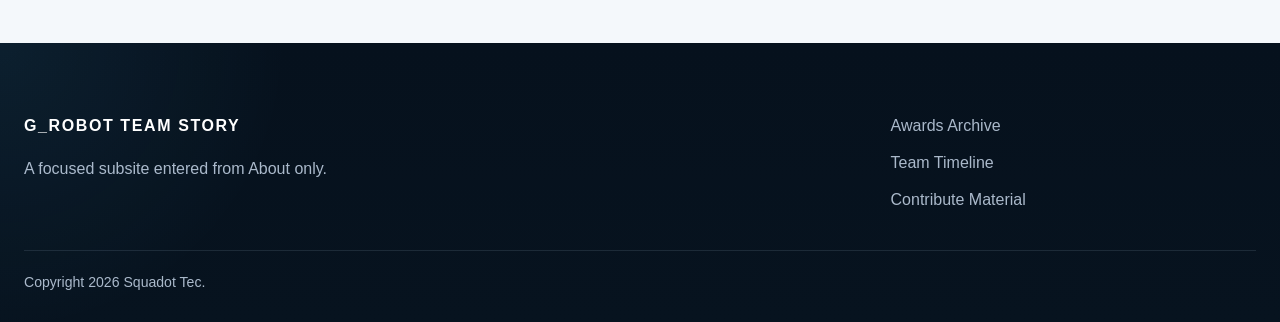
==== commit 12d0f5fa: "修改文案" ====
--- a/team-story/index.html
+++ b/team-story/index.html
@@ -4,9 +4,9 @@
   <meta charset="UTF-8">
   <meta name="viewport" content="width=device-width, initial-scale=1.0">
   <title>G_Robot Team Story | Squadot Tec.</title>
-  <meta id="page-description" name="description" content="A public-source team story archive for Beijing Information Science and Technology University's G_Robot student robotics community.">
+  <meta id="page-description" name="description" content="A public-source team story archive for BISTU G_Robot's underwater robotics and embodied-intelligence practice.">
   <meta id="og-title" property="og:title" content="G_Robot Team Story | Squadot Tec.">
-  <meta id="og-description" property="og:description" content="A public-source team story archive for Beijing Information Science and Technology University's G_Robot student robotics community.">
+  <meta id="og-description" property="og:description" content="A public-source team story archive for BISTU G_Robot's underwater robotics and embodied-intelligence practice.">
   <meta id="og-locale" property="og:locale" content="en_US">
   <meta property="og:type" content="website">
   <meta property="og:site_name" content="Squadot Tec.">
@@ -15,8 +15,8 @@
 <body
   data-title-en="G_Robot Team Story | Squadot Tec."
   data-title-zh="G_Robot 团队故事 | Squadot Tec."
-  data-description-en="A public-source team story archive for Beijing Information Science and Technology University's G_Robot student robotics community."
-  data-description-zh="基于公开资料整理的北京信息科技大学 G_Robot 学生机器人社团发展史。"
+  data-description-en="A public-source team story archive for BISTU G_Robot's underwater robotics and embodied-intelligence practice."
+  data-description-zh="基于公开资料整理的北京信息科技大学 G_Robot 学生机器人社团水下机器人与具身智能实践发展史。"
 >
   <header class="story-header">
     <div class="header-inner">
@@ -61,12 +61,12 @@
             <span class="lang-zh">北信科 G_Robot</span>
           </h1>
           <p class="hero-text">
-            <span class="lang-en">A public-source homepage for the student robotics community that grew through underwater vehicle development, competition practice and engineering outreach.</span>
-            <span class="lang-zh">一个基于公开资料整理的社团档案首页，记录 G_Robot 围绕水下机器人研发、竞赛实践与工程科普形成的发展脉络。</span>
+            <span class="lang-en">A public-source homepage for the student robotics community that grew through underwater vehicle development, embodied-intelligence practice, competition work and engineering outreach.</span>
+            <span class="lang-zh">一个基于公开资料整理的社团档案首页，记录 G_Robot 围绕水下机器人研发、具身智能实践、竞赛训练与工程科普形成的发展脉络。</span>
           </p>
           <ul class="hero-keywords">
             <li><span class="lang-en">Founded in 2014</span><span class="lang-zh">2014 年成立</span></li>
-            <li><span class="lang-en">Underwater robotics</span><span class="lang-zh">水下机器人</span></li>
+            <li><span class="lang-en">Embodied underwater robotics</span><span class="lang-zh">具身智能水下机器人</span></li>
             <li><span class="lang-en">Competition lineage</span><span class="lang-zh">竞赛传承</span></li>
           </ul>
           <div class="hero-actions">
@@ -105,12 +105,12 @@
       <div class="text-grid">
         <div class="text-block">
           <p>
-            <span class="lang-en">G_Robot is a student robotics community associated with Beijing Information Science and Technology University. Public articles describe the club as established in 2014, open to students across grades and majors, and organized around electronics, control, communication, mechanical design and water-robot projects.</span>
-            <span class="lang-zh">G_Robot 是北京信息科技大学学生机器人社团。公开报道显示，社团自 2014 年成立以来，面向不同年级和专业开放，长期围绕电子、控制、通信、机械设计与水下机器人项目组织训练。</span>
+            <span class="lang-en">G_Robot is a student robotics community associated with Beijing Information Science and Technology University. Public articles describe the club as established in 2014, open to students across grades and majors, and organized around electronics, control, communication, mechanical design and underwater robot projects.</span>
+            <span class="lang-zh">G_Robot 是北京信息科技大学学生机器人社团。公开报道显示，社团自 2014 年成立以来，面向不同年级和专业开放，长期围绕电子、控制、通信、机械设计、水下机器人与具身系统项目组织训练。</span>
           </p>
           <p>
-            <span class="lang-en">Its story is not a single award list. The more useful archive thread is how students moved from early ROV development into repeated underwater robot competitions, then used competitions, reports and outreach activities to keep the technical ladder alive.</span>
-            <span class="lang-zh">它不只是一个获奖清单。更值得作为首页叙事的是：学生团队如何从早期 ROV 研制出发，通过水下机器人赛事、技术文档和科普活动，把技术梯队持续传下去。</span>
+            <span class="lang-en">Its story is not a single award list. The more useful archive thread is how students moved from early ROV development into repeated underwater robot competitions, then used competitions, reports and outreach activities to keep embodied systems knowledge moving forward.</span>
+            <span class="lang-zh">它不只是一个获奖清单。更值得作为首页叙事的是：学生团队如何从早期 ROV 研制出发，通过水下机器人赛事、技术文档和科普活动，把具身系统相关的技术梯队持续传下去。</span>
           </p>
         </div>
         <div class="stat-grid">
@@ -154,7 +154,7 @@
           <p class="timeline-year">2016</p>
           <div class="timeline-body">
             <h3><span class="lang-en">Observation ROV development</span><span class="lang-zh">观察级 ROV 研制</span></h3>
-            <p><span class="lang-en">Later features describe the team as starting observation-class ROV development in 2016, forming several underwater robot iterations through repeated design and testing.</span><span class="lang-zh">后续报道提到社团自 2016 年开始进行观察级 ROV 水下机器人研制，并在持续设计、测试中形成多代水下机器人作品。</span></p>
+            <p><span class="lang-en">Later features describe the team as starting observation-class ROV development in 2016, forming several underwater robot iterations through repeated design, testing and embodied engineering practice.</span><span class="lang-zh">后续报道提到社团自 2016 年开始进行观察级 ROV 水下机器人研制，并在持续设计、测试和具身工程实践中形成多代水下机器人作品。</span></p>
           </div>
         </article>
         <article class="timeline-item">
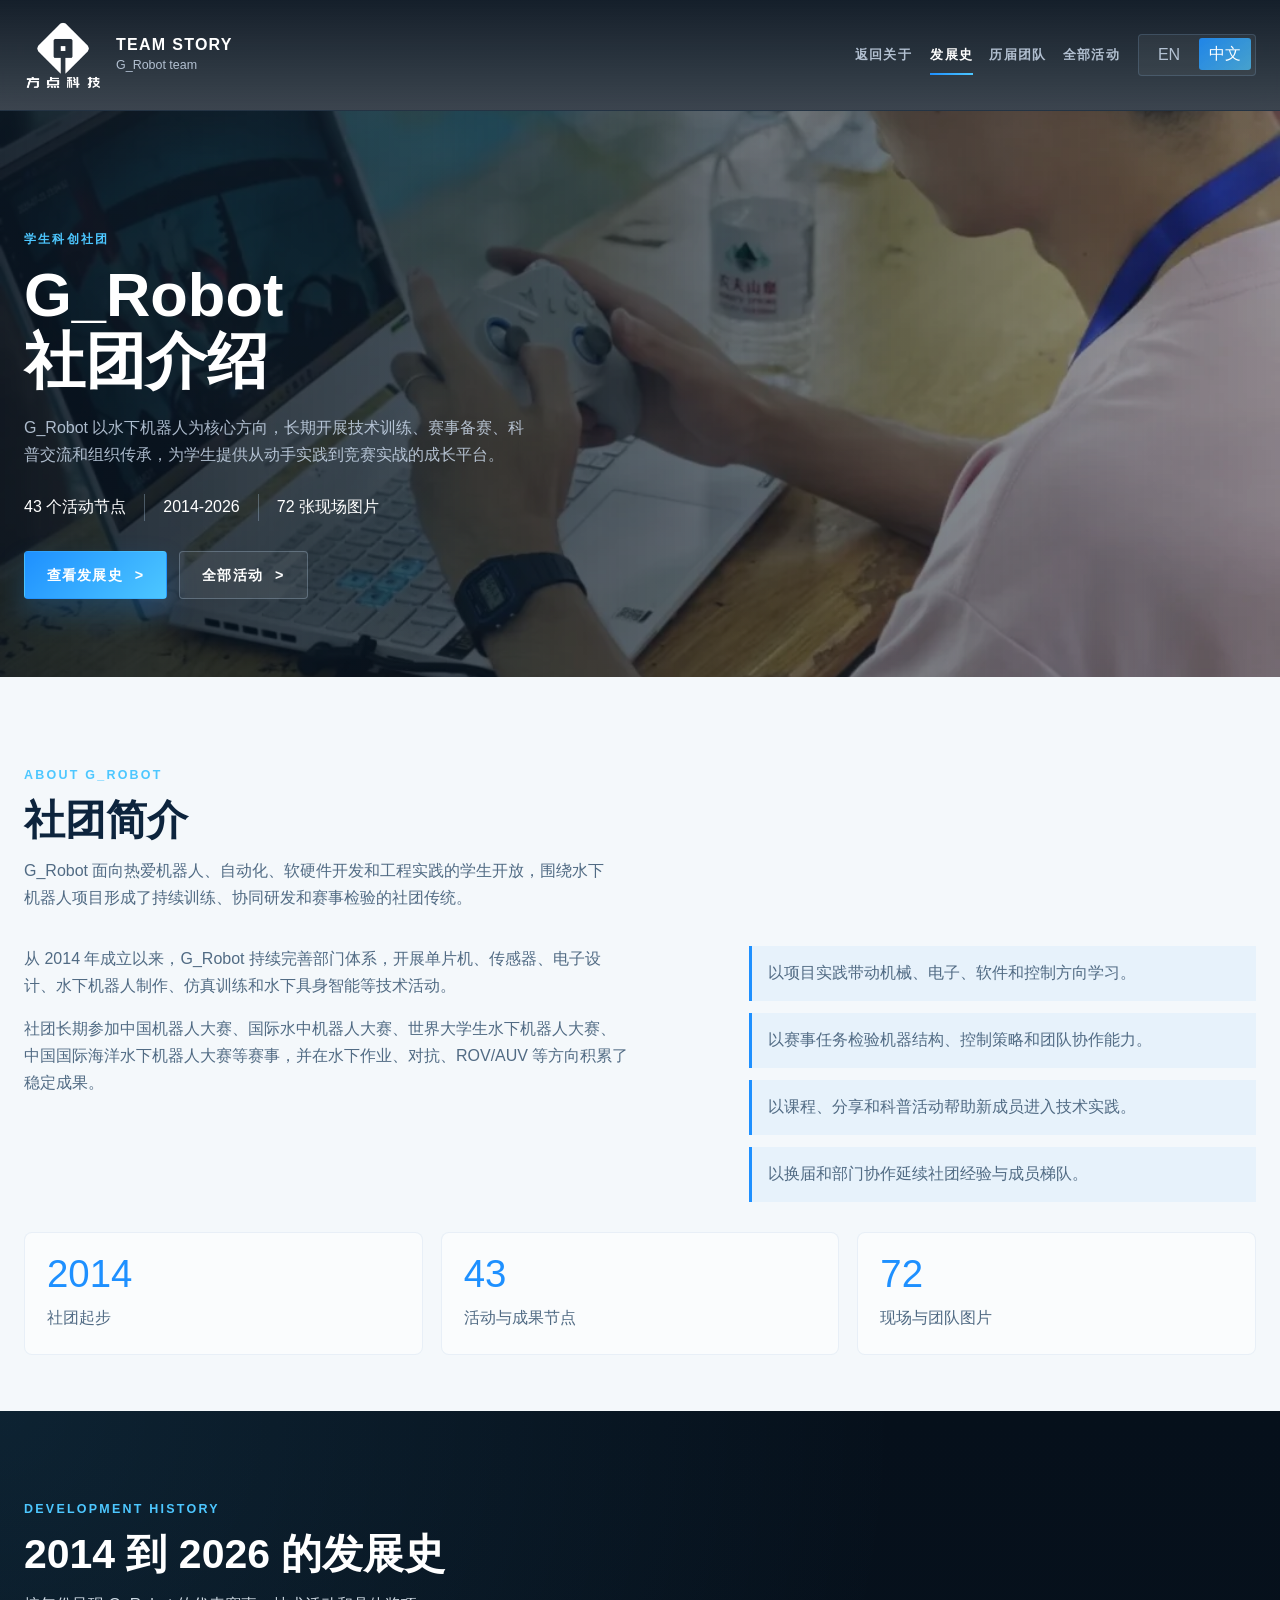
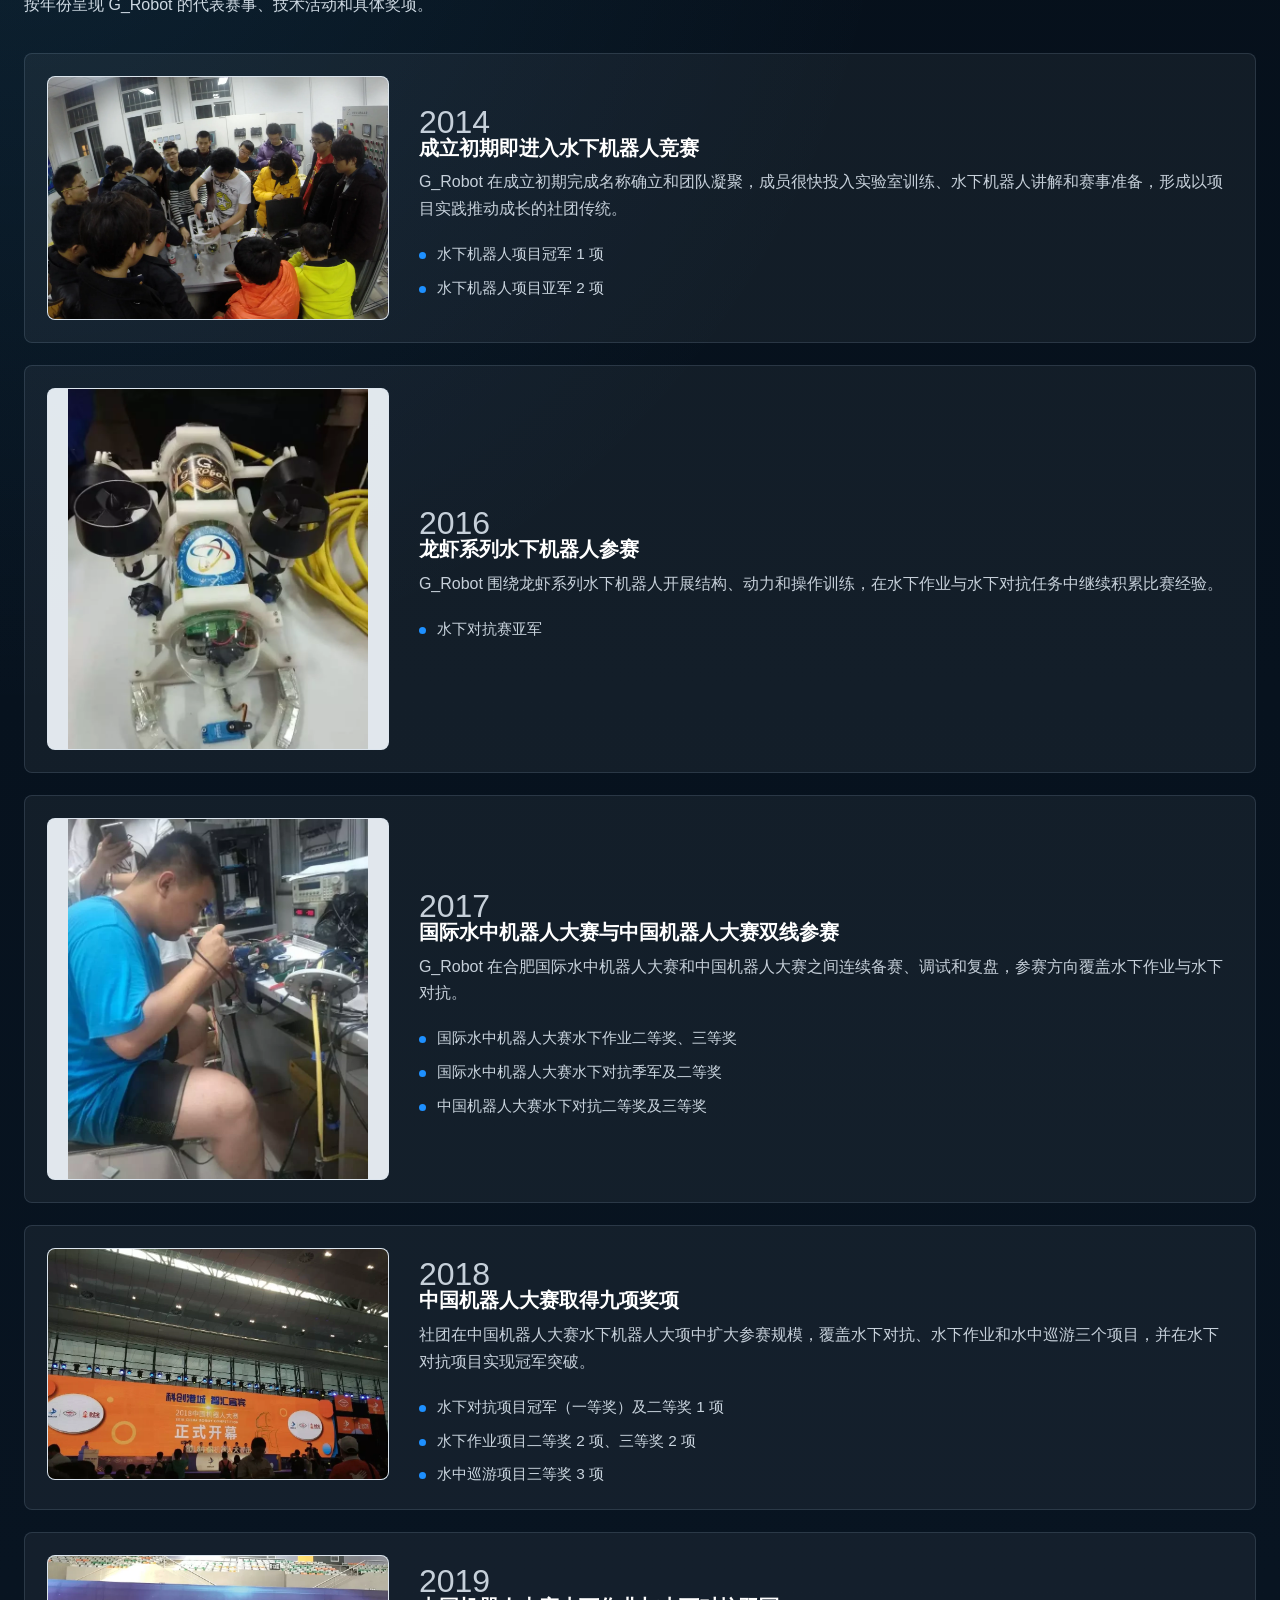
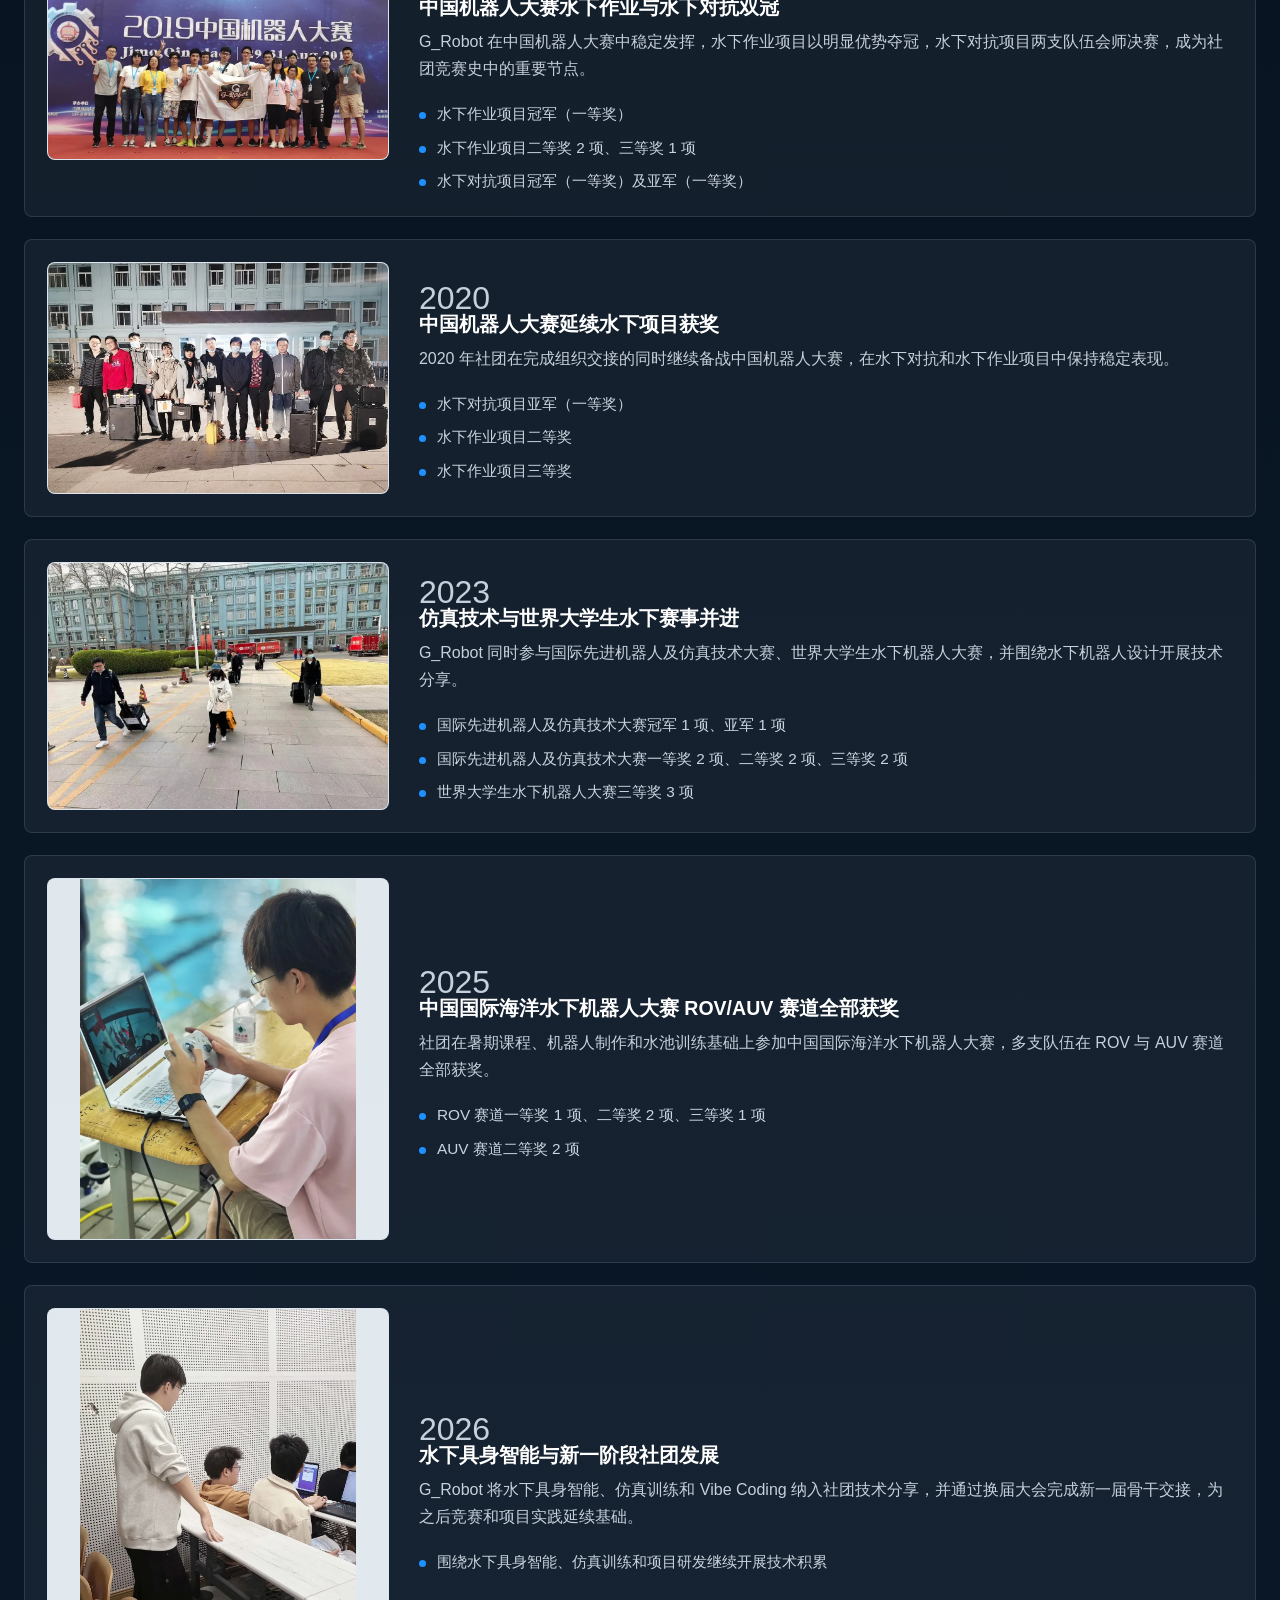
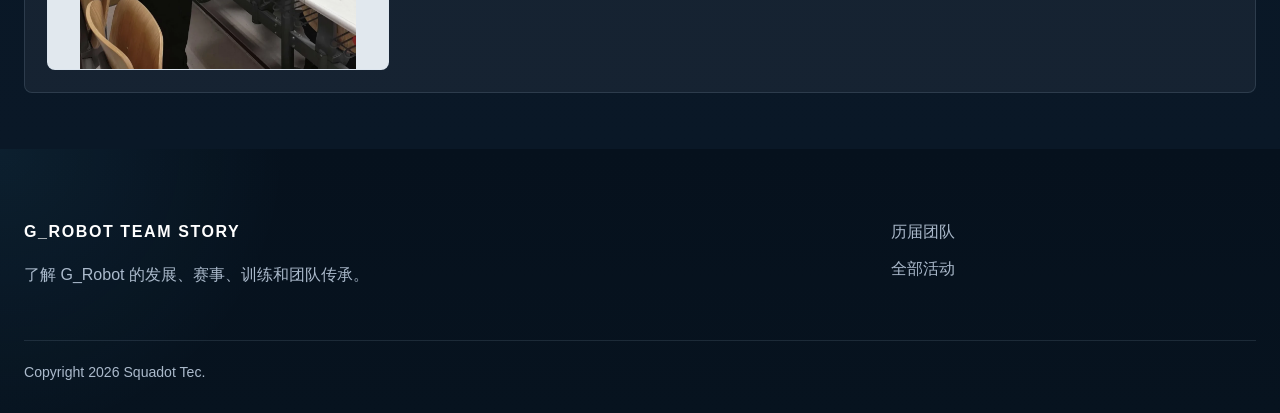
==== commit 30cb51df: "修改名称" ====
--- a/team-story/index.html
+++ b/team-story/index.html
@@ -1,22 +1,22 @@
 <!DOCTYPE html>
-<html lang="en" data-lang="en">
+<html lang="zh-CN" data-lang="zh">
 <head>
   <meta charset="UTF-8">
   <meta name="viewport" content="width=device-width, initial-scale=1.0">
-  <title>G_Robot Team Story | Squadot Tec.</title>
-  <meta id="page-description" name="description" content="A public-source team story archive for BISTU G_Robot's underwater robotics and embodied-intelligence practice.">
-  <meta id="og-title" property="og:title" content="G_Robot Team Story | Squadot Tec.">
-  <meta id="og-description" property="og:description" content="A public-source team story archive for BISTU G_Robot's underwater robotics and embodied-intelligence practice.">
-  <meta id="og-locale" property="og:locale" content="en_US">
+  <title>G_Robot 社团介绍 | Squadot Tec.</title>
+  <meta id="page-description" name="description" content="G_Robot 社团发展历程、赛事成果、技术训练和活动风采。">
+  <meta id="og-title" property="og:title" content="G_Robot 社团介绍 | Squadot Tec.">
+  <meta id="og-description" property="og:description" content="了解 G_Robot 的发展历程、赛事成果、组织传承和活动风采。">
+  <meta id="og-locale" property="og:locale" content="zh_CN">
   <meta property="og:type" content="website">
   <meta property="og:site_name" content="Squadot Tec.">
   <link rel="stylesheet" href="./team-story.css">
 </head>
 <body
   data-title-en="G_Robot Team Story | Squadot Tec."
-  data-title-zh="G_Robot 团队故事 | Squadot Tec."
-  data-description-en="A public-source team story archive for BISTU G_Robot's underwater robotics and embodied-intelligence practice."
-  data-description-zh="基于公开资料整理的北京信息科技大学 G_Robot 学生机器人社团水下机器人与具身智能实践发展史。"
+  data-title-zh="G_Robot 社团介绍 | Squadot Tec."
+  data-description-en="G_Robot team history, competition achievements, technical training and activities."
+  data-description-zh="G_Robot 社团发展历程、赛事成果、技术训练和活动风采。"
 >
   <header class="story-header">
     <div class="header-inner">
@@ -25,20 +25,15 @@
         <img class="lang-zh" src="../assets/brand/squadot-zh.webp" alt="Squadot Tec." width="591" height="591" decoding="async">
         <span class="brand-copy">
           <strong>Team Story</strong>
-          <span class="lang-en">G_Robot archive</span>
-          <span class="lang-zh">G_Robot 档案</span>
+          <span>G_Robot team</span>
         </span>
       </a>
       <div class="header-actions">
-        <a class="back-link" href="../about.html">
-          <span class="lang-en">Back to About</span>
-          <span class="lang-zh">返回关于</span>
-        </a>
+        <a class="back-link" href="../about.html"><span class="lang-en">Back to About</span><span class="lang-zh">返回关于</span></a>
         <nav class="story-nav" aria-label="Team story navigation">
           <a href="./index.html" aria-current="page"><span class="lang-en">History</span><span class="lang-zh">发展史</span></a>
-          <a href="./awards.html"><span class="lang-en">Awards</span><span class="lang-zh">历年奖项</span></a>
           <a href="./teams.html"><span class="lang-en">Teams</span><span class="lang-zh">历届团队</span></a>
-          <a href="./submit.html"><span class="lang-en">Contribute</span><span class="lang-zh">联系投稿</span></a>
+          <a href="./submit.html"><span class="lang-en">Activities</span><span class="lang-zh">全部活动</span></a>
         </nav>
         <div class="lang-switch" aria-label="Language switcher">
           <button type="button" data-lang-switch="en" aria-label="Switch to English">EN</button>
@@ -52,172 +47,65 @@
     <section class="hero reveal">
       <div class="hero-inner">
         <div class="hero-copy">
-          <p class="eyebrow">
-            <span class="lang-en">Team Story</span>
-            <span class="lang-zh">团队故事</span>
-          </p>
-          <h1>
-            <span class="lang-en">G_Robot at BISTU</span>
-            <span class="lang-zh">北信科 G_Robot</span>
-          </h1>
+          <p class="eyebrow"><span class="lang-en">Team Story</span><span class="lang-zh">学生科创社团</span></p>
+          <h1><span class="lang-en">G_Robot Team</span><span class="lang-zh">G_Robot<br>社团介绍</span></h1>
           <p class="hero-text">
-            <span class="lang-en">A public-source homepage for the student robotics community that grew through underwater vehicle development, embodied-intelligence practice, competition work and engineering outreach.</span>
-            <span class="lang-zh">一个基于公开资料整理的社团档案首页，记录 G_Robot 围绕水下机器人研发、具身智能实践、竞赛训练与工程科普形成的发展脉络。</span>
+            G_Robot 以水下机器人为核心方向，长期开展技术训练、赛事备赛、科普交流和组织传承，为学生提供从动手实践到竞赛实战的成长平台。
           </p>
           <ul class="hero-keywords">
-            <li><span class="lang-en">Founded in 2014</span><span class="lang-zh">2014 年成立</span></li>
-            <li><span class="lang-en">Embodied underwater robotics</span><span class="lang-zh">具身智能水下机器人</span></li>
-            <li><span class="lang-en">Competition lineage</span><span class="lang-zh">竞赛传承</span></li>
+            <li><span data-stat="uniqueArticles">41</span> 个活动节点</li>
+            <li><span data-stat="firstYear">2014</span>-<span data-stat="lastYear">2026</span></li>
+            <li><span data-stat="selectedImages">71</span> 张现场图片</li>
           </ul>
           <div class="hero-actions">
-            <a class="button button-primary" href="./awards.html">
-              <span class="lang-en">View Awards</span>
-              <span class="lang-zh">查看奖项</span>
-            </a>
-            <a class="button button-secondary" href="./teams.html">
-              <span class="lang-en">Team Timeline</span>
-              <span class="lang-zh">团队时间轴</span>
-            </a>
+            <a class="button button-primary" href="#history-timeline"><span class="lang-en">View Timeline</span><span class="lang-zh">查看发展史</span></a>
+            <a class="button button-secondary" href="./submit.html"><span class="lang-en">All Activities</span><span class="lang-zh">全部活动</span></a>
           </div>
-          <p class="hero-note">
-            <span class="lang-en">This subsite is intentionally not listed in the main navigation and is entered from the About page only.</span>
-            <span class="lang-zh">该子站不进入主导航，只作为“关于”页底部入口进入的团队故事档案。</span>
-          </p>
-        </div>
-        <div class="hero-visual">
-          <img src="../assets/images/home/home-intro-platform.webp" alt="Underwater robot platform archive visual" width="1059" height="701" loading="eager" fetchpriority="high" decoding="async">
         </div>
       </div>
     </section>
 
     <section class="section band band-light reveal">
       <div class="section-heading">
-        <p class="eyebrow"><span class="lang-en">Archive Home</span><span class="lang-zh">档案首页</span></p>
-        <h2>
-          <span class="lang-en">A student team built around underwater systems</span>
-          <span class="lang-zh">围绕水下系统成长的学生团队</span>
-        </h2>
-        <p>
-          <span class="lang-en">The current text is a first-pass public archive. It should be replaced with verified internal history, member lists and original photos when the operating team provides them.</span>
-          <span class="lang-zh">当前文字是公开资料初稿。待社团运营团队提供正式资料后，可替换为完整队史、成员名单与原始照片。</span>
-        </p>
+        <p class="eyebrow">About G_Robot</p>
+        <h2>社团简介</h2>
+        <p>G_Robot 面向热爱机器人、自动化、软硬件开发和工程实践的学生开放，围绕水下机器人项目形成了持续训练、协同研发和赛事检验的社团传统。</p>
       </div>
-      <div class="text-grid">
+      <div class="archive-summary">
         <div class="text-block">
-          <p>
-            <span class="lang-en">G_Robot is a student robotics community associated with Beijing Information Science and Technology University. Public articles describe the club as established in 2014, open to students across grades and majors, and organized around electronics, control, communication, mechanical design and underwater robot projects.</span>
-            <span class="lang-zh">G_Robot 是北京信息科技大学学生机器人社团。公开报道显示，社团自 2014 年成立以来，面向不同年级和专业开放，长期围绕电子、控制、通信、机械设计、水下机器人与具身系统项目组织训练。</span>
-          </p>
-          <p>
-            <span class="lang-en">Its story is not a single award list. The more useful archive thread is how students moved from early ROV development into repeated underwater robot competitions, then used competitions, reports and outreach activities to keep embodied systems knowledge moving forward.</span>
-            <span class="lang-zh">它不只是一个获奖清单。更值得作为首页叙事的是：学生团队如何从早期 ROV 研制出发，通过水下机器人赛事、技术文档和科普活动，把具身系统相关的技术梯队持续传下去。</span>
-          </p>
+          <p>从 2014 年成立以来，G_Robot 持续完善部门体系，开展单片机、传感器、电子设计、水下机器人制作、仿真训练和水下具身智能等技术活动。</p>
+          <p>社团长期参加中国机器人大赛、国际水中机器人大赛、世界大学生水下机器人大赛、中国国际海洋水下机器人大赛等赛事，并在水下作业、对抗、ROV/AUV 等方向积累了稳定成果。</p>
         </div>
-        <div class="stat-grid">
-          <article class="stat-box">
-            <span class="stat-value">2014</span>
-            <p><span class="lang-en">Formation year reported by public sources</span><span class="lang-zh">公开资料中的成立年份</span></p>
-          </article>
-          <article class="stat-box">
-            <span class="stat-value">ROV</span>
-            <p><span class="lang-en">Long-running underwater vehicle focus</span><span class="lang-zh">长期水下平台方向</span></p>
-          </article>
-          <article class="stat-box">
-            <span class="stat-value">2024</span>
-            <p><span class="lang-en">Latest public award and outreach records found</span><span class="lang-zh">目前检索到的最新公开奖项与科普记录</span></p>
-          </article>
-        </div>
+        <ul class="method-list">
+          <li>以项目实践带动机械、电子、软件和控制方向学习。</li>
+          <li>以赛事任务检验机器结构、控制策略和团队协作能力。</li>
+          <li>以课程、分享和科普活动帮助新成员进入技术实践。</li>
+          <li>以换届和部门协作延续社团经验与成员梯队。</li>
+        </ul>
       </div>
-    </section>
-
-    <section class="section band band-dark reveal">
-      <div class="section-heading">
-        <p class="eyebrow"><span class="lang-en">Development History</span><span class="lang-zh">发展史</span></p>
-        <h2>
-          <span class="lang-en">From club formation to competition archive</span>
-          <span class="lang-zh">从社团成立到竞赛档案</span>
-        </h2>
-        <p>
-          <span class="lang-en">The timeline below is summarized from public reports and technical documents, with conservative wording where records are incomplete.</span>
-          <span class="lang-zh">下方时间线来自公开报道和技术文档，未能完整核验的部分采用保守表述。</span>
-        </p>
-      </div>
-      <div class="timeline">
-        <article class="timeline-item">
-          <p class="timeline-year">2014</p>
-          <div class="timeline-body">
-            <h3><span class="lang-en">Club formation</span><span class="lang-zh">社团成立</span></h3>
-            <p><span class="lang-en">Public reporting traces the club back to 2014, when G_Robot began building a student technical community around robotics and competition projects.</span><span class="lang-zh">公开报道将社团源头追溯至 2014 年，G_Robot 由此开始围绕机器人与竞赛项目建立学生技术共同体。</span></p>
-          </div>
+      <div class="stat-grid">
+        <article class="stat-box">
+          <span class="stat-value" data-stat="firstYear">2014</span>
+          <p>社团起步</p>
         </article>
-        <article class="timeline-item">
-          <p class="timeline-year">2016</p>
-          <div class="timeline-body">
-            <h3><span class="lang-en">Observation ROV development</span><span class="lang-zh">观察级 ROV 研制</span></h3>
-            <p><span class="lang-en">Later features describe the team as starting observation-class ROV development in 2016, forming several underwater robot iterations through repeated design, testing and embodied engineering practice.</span><span class="lang-zh">后续报道提到社团自 2016 年开始进行观察级 ROV 水下机器人研制，并在持续设计、测试和具身工程实践中形成多代水下机器人作品。</span></p>
-          </div>
+        <article class="stat-box">
+          <span class="stat-value" data-stat="uniqueArticles">41</span>
+          <p>活动与成果节点</p>
         </article>
-        <article class="timeline-item">
-          <p class="timeline-year">2019</p>
-          <div class="timeline-body">
-            <h3><span class="lang-en">Underwater competition breakthrough</span><span class="lang-zh">水下竞赛突破</span></h3>
-            <p><span class="lang-en">A 2021 feature recalls a previous summer when the team joined major underwater robot competitions and formed the memory of an underwater double-title run.</span><span class="lang-zh">2021 年专题文章回顾了团队此前暑期参加重要水下机器人赛事，并形成“水下双冠”的团队记忆。</span></p>
-          </div>
-        </article>
-        <article class="timeline-item">
-          <p class="timeline-year">2022</p>
-          <div class="timeline-body">
-            <h3><span class="lang-en">International technical documentation</span><span class="lang-zh">国际赛事技术文档</span></h3>
-            <p><span class="lang-en">The BISTU G_Robot team published a 2022 MATE ROV technical documentation package, showing a more formal engineering-report workflow.</span><span class="lang-zh">BISTU G_Robot 团队公开了 2022 年 MATE ROV 技术文档，呈现出更正式的工程报告和国际赛事表达方式。</span></p>
-          </div>
-        </article>
-        <article class="timeline-item">
-          <p class="timeline-year">2023</p>
-          <div class="timeline-body">
-            <h3><span class="lang-en">Award-dense underwater robot season</span><span class="lang-zh">水下赛事集中获奖</span></h3>
-            <p><span class="lang-en">BISTU School of Automation reported that G_Robot won multiple prizes at the 2023 International Underwater Robot Competition, including first-prize results in underwater operation and target grasping events.</span><span class="lang-zh">北京信息科技大学自动化学院报道，G_Robot 在 2023 国际水中机器人大赛中取得多项成绩，其中包括水下作业赛和目标抓取项目中的一等奖成绩。</span></p>
-          </div>
-        </article>
-        <article class="timeline-item">
-          <p class="timeline-year">2024</p>
-          <div class="timeline-body">
-            <h3><span class="lang-en">Awards plus outreach</span><span class="lang-zh">竞赛成果与科普活动</span></h3>
-            <p><span class="lang-en">Public records in 2024 show both competition results and outreach activities, indicating the team was still maintaining student recruitment, technical practice and social-facing communication.</span><span class="lang-zh">2024 年公开资料同时出现竞赛获奖和科普活动记录，说明团队仍在维持学生招新、技术训练与面向社会的传播工作。</span></p>
-          </div>
+        <article class="stat-box">
+          <span class="stat-value" data-stat="selectedImages">78</span>
+          <p>现场与团队图片</p>
         </article>
       </div>
     </section>
 
-    <section class="section band band-light reveal">
+    <section class="section band band-dark reveal" id="history-timeline">
       <div class="section-heading">
-        <p class="eyebrow"><span class="lang-en">Sources</span><span class="lang-zh">资料来源</span></p>
-        <h2>
-          <span class="lang-en">Public records used for the first draft</span>
-          <span class="lang-zh">初稿使用的公开资料</span>
-        </h2>
+        <p class="eyebrow">Development History</p>
+        <h2>2014 到 2026 的发展史</h2>
+        <p>按年份呈现 G_Robot 的代表赛事、技术活动和具体奖项。</p>
       </div>
-      <div class="source-grid">
-        <article class="source-card">
-          <h3 class="card-title">BISTU School of Automation 2024</h3>
-          <p><span class="lang-en">Official award report covering 2024 competition results.</span><span class="lang-zh">自动化学院发布的 2024 年竞赛获奖报道。</span></p>
-          <a href="https://auto.bistu.edu.cn/zxxw/58fbf58e67084d94b5d915c3739c5115.htm" target="_blank" rel="noreferrer">Source</a>
-        </article>
-        <article class="source-card">
-          <h3 class="card-title">BISTU School of Automation 2023</h3>
-          <p><span class="lang-en">Official report for the 2023 International Underwater Robot Competition.</span><span class="lang-zh">自动化学院关于 2023 国际水中机器人大赛的报道。</span></p>
-          <a href="https://auto.bistu.edu.cn/zxxw/b397fffa638748c9b1e95025c2c56935.htm" target="_blank" rel="noreferrer">Source</a>
-        </article>
-        <article class="source-card">
-          <h3 class="card-title">Student Feature 2021</h3>
-          <p><span class="lang-en">Feature article used for the formation-year and early ROV story thread.</span><span class="lang-zh">用于整理成立年份和早期 ROV 发展脉络的专题文章。</span></p>
-          <a href="https://www.fx361.cc/page/2021/0319/7852786.shtml" target="_blank" rel="noreferrer">Source</a>
-        </article>
-        <article class="source-card">
-          <h3 class="card-title">MATE ROV 2022</h3>
-          <p><span class="lang-en">Technical documentation submitted by the BISTU G_Robot team.</span><span class="lang-zh">BISTU G_Robot 团队提交的 2022 MATE ROV 技术文档。</span></p>
-          <a href="https://20693798.fs1.hubspotusercontent-na1.net/hubfs/20693798/2022/TechReports/TE03-BISTU_G_Robot_Technical-documentation_2022.pdf" target="_blank" rel="noreferrer">Source</a>
-        </article>
-      </div>
+      <div class="timeline" data-render="milestones"></div>
     </section>
   </main>
 
@@ -225,16 +113,16 @@
     <div class="footer-inner">
       <div class="footer-brand">
         <strong>G_Robot Team Story</strong>
-        <p><span class="lang-en">A focused subsite entered from About only.</span><span class="lang-zh">只从“关于”页进入的团队故事子站。</span></p>
+        <p>了解 G_Robot 的发展、赛事、训练和团队传承。</p>
       </div>
       <div class="footer-links">
-        <a href="./awards.html"><span class="lang-en">Awards Archive</span><span class="lang-zh">历年奖项</span></a>
-        <a href="./teams.html"><span class="lang-en">Team Timeline</span><span class="lang-zh">历届团队</span></a>
-        <a href="./submit.html"><span class="lang-en">Contribute Material</span><span class="lang-zh">联系投稿</span></a>
+        <a href="./teams.html">历届团队</a>
+        <a href="./submit.html">全部活动</a>
       </div>
       <div class="footer-legal">Copyright <span data-current-year></span> Squadot Tec.</div>
     </div>
   </footer>
+  <script src="./archive-data.js"></script>
   <script src="./team-story.js"></script>
 </body>
 </html>
--- a/team-story/team-story.css
+++ b/team-story/team-story.css
@@ -9,7 +9,7 @@
   --line-strong: rgba(120, 163, 201, 0.46);
   --ink: #16324d;
   --ink-strong: #0d243d;
-  --ink-soft: #7089a3;
+  --ink-soft: #516b84;
   --ink-on-dark: #d8e8fb;
   --ink-soft-on-dark: rgba(216, 232, 251, 0.78);
   --blue: #1e90ff;
@@ -40,6 +40,7 @@
 img {
   display: block;
   max-width: 100%;
+  height: auto;
 }
 
 a {
@@ -226,8 +227,8 @@
 .hero {
   width: 100%;
   background:
-    linear-gradient(90deg, rgba(6, 17, 29, 0.94) 0%, rgba(6, 17, 29, 0.76) 48%, rgba(6, 17, 29, 0.5) 100%),
-    url("../assets/images/about/about-hero.webp") center / cover;
+    linear-gradient(90deg, rgba(6, 17, 29, 0.88) 0%, rgba(6, 17, 29, 0.66) 48%, rgba(6, 17, 29, 0.38) 100%),
+    url("./assets/articles/a20250802-08-01.webp") center / cover;
 }
 
 .hero-inner {
@@ -256,7 +257,9 @@
 .source-card,
 .contact-card,
 .award-row,
-.photo-copy {
+.photo-copy,
+.team-card-copy,
+.team-card-media {
   min-width: 0;
 }
 
@@ -294,7 +297,7 @@
 
 html[data-lang="zh"] .hero h1,
 html[data-lang="zh"] .section-heading h2 {
-  max-width: 12em;
+  max-width: 15em;
   font-family: "Microsoft YaHei UI", "Noto Sans SC", "Segoe UI", sans-serif;
   font-weight: 700;
   line-height: 1.08;
@@ -418,8 +421,8 @@
 
 .band-dark {
   background:
-    radial-gradient(circle at top left, rgba(77, 199, 255, 0.08), transparent 22%),
-    linear-gradient(180deg, #07131f 0%, #0b1e31 100%);
+    radial-gradient(circle at top left, rgba(77, 199, 255, 0.1), transparent 24%),
+    linear-gradient(180deg, #06101b 0%, #0a1827 100%);
   color: var(--ink-on-dark);
 }
 
@@ -447,7 +450,7 @@
 .band-dark .text-block p,
 .band-dark .story-card p,
 .band-dark .source-card p {
-  color: var(--ink-soft-on-dark);
+  color: rgba(232, 242, 252, 0.88);
 }
 
 .text-grid,
@@ -546,20 +549,23 @@
 
 .timeline {
   display: grid;
-  gap: 0;
+  gap: 22px;
   margin-top: 34px;
 }
 
 .timeline-item {
   display: grid;
-  grid-template-columns: 150px minmax(0, 1fr);
+  grid-template-columns: minmax(280px, 0.42fr) minmax(0, 1fr);
   gap: 30px;
-  padding: 28px 0;
-  border-top: 1px solid rgba(120, 163, 201, 0.24);
+  align-items: start;
+  padding: 22px;
+  border: 1px solid rgba(185, 213, 238, 0.14);
+  border-radius: 8px;
+  background: rgba(255, 255, 255, 0.05);
 }
 
 .timeline-item:last-child {
-  border-bottom: 1px solid rgba(120, 163, 201, 0.24);
+  border-bottom: 1px solid rgba(185, 213, 238, 0.14);
 }
 
 .timeline-year {
@@ -580,6 +586,10 @@
 .band-dark .timeline-body h3,
 .band-dark .card-title {
   color: #ffffff;
+}
+
+.band-dark .timeline-body > p {
+  color: rgba(232, 242, 252, 0.84);
 }
 
 .timeline-body p,
@@ -592,6 +602,286 @@
   color: var(--ink-soft);
 }
 
+.year-story-copy {
+  display: flex;
+  min-width: 0;
+  flex-direction: column;
+  justify-content: center;
+  min-height: 100%;
+}
+
+.timeline-photo,
+.timeline-media-card,
+.timeline-gallery figure,
+.inline-image-gallery figure,
+.year-story-photo {
+  margin: 0;
+  overflow: hidden;
+  border-radius: 8px;
+  border: 1px solid rgba(185, 213, 238, 0.14);
+  background: rgba(238, 245, 250, 0.94);
+}
+
+.timeline-photo {
+  min-height: 0;
+}
+
+.timeline-photo,
+.timeline-media-card,
+.timeline-gallery-card,
+.year-story-photo {
+  display: grid;
+  grid-template-rows: auto auto;
+  align-items: start;
+}
+
+.timeline-photo img,
+.timeline-media-card img,
+.timeline-gallery img,
+.inline-image-gallery img,
+.year-story-photo img {
+  display: block;
+  width: auto;
+  max-width: 100%;
+  height: auto;
+  margin: 0 auto;
+  object-fit: contain;
+}
+
+.timeline-photo img,
+.timeline-media-card img {
+  max-height: 320px;
+  object-fit: contain;
+}
+
+.year-story-photo img {
+  width: 100%;
+  height: auto;
+  max-height: 360px;
+  object-fit: contain;
+}
+
+.timeline-photo figcaption,
+.timeline-media-card figcaption,
+.timeline-gallery-card figcaption,
+.year-story-photo figcaption {
+  padding: 10px 12px;
+  background: rgba(8, 28, 46, 0.9);
+}
+
+.timeline-photo figcaption span,
+.timeline-media-card figcaption span,
+.timeline-gallery-card figcaption span,
+.year-story-photo figcaption span {
+  display: block;
+  color: var(--blue);
+  font-family: var(--nav-font);
+  font-size: 0.92rem;
+  line-height: 1;
+}
+
+.timeline-photo figcaption strong,
+.timeline-media-card figcaption strong,
+.timeline-gallery-card figcaption strong,
+.year-story-photo figcaption strong {
+  display: block;
+  margin-top: 5px;
+  color: #ffffff;
+  font-size: 0.9rem;
+  line-height: 1.35;
+}
+
+.year-story-placeholder {
+  display: grid;
+  min-height: 220px;
+  place-items: center;
+  border: 1px solid rgba(185, 213, 238, 0.14);
+  border-radius: 8px;
+  background: linear-gradient(160deg, rgba(30, 144, 255, 0.18), rgba(8, 28, 46, 0.88));
+}
+
+.year-story-placeholder span {
+  color: #ffffff;
+  font-family: var(--nav-font);
+  font-size: 3rem;
+  line-height: 1;
+}
+
+.award-list {
+  display: grid;
+  gap: 8px;
+  padding: 0;
+  margin: 18px 0 0;
+  list-style: none;
+}
+
+.award-list li {
+  position: relative;
+  padding-left: 18px;
+  color: var(--ink-soft);
+  font-size: 0.96rem;
+}
+
+.band-dark .award-list li {
+  color: rgba(232, 242, 252, 0.86);
+}
+
+.award-list li::before {
+  content: "";
+  position: absolute;
+  left: 0;
+  top: 0.72em;
+  width: 7px;
+  height: 7px;
+  border-radius: 50%;
+  background: var(--blue);
+}
+
+.timeline-media {
+  display: grid;
+  grid-template-columns: repeat(auto-fit, minmax(220px, 1fr));
+  align-items: start;
+  gap: 14px;
+  margin-top: 18px;
+}
+
+.timeline-media.single-image {
+  grid-template-columns: minmax(0, 560px);
+}
+
+.timeline-summary,
+.team-summary {
+  padding: 14px 16px;
+  border-left: 3px solid var(--blue);
+  background: rgba(30, 144, 255, 0.06);
+  color: var(--ink-soft);
+}
+
+.band-dark .timeline-summary,
+.band-dark .team-summary {
+  background: rgba(30, 144, 255, 0.08);
+  color: rgba(232, 242, 252, 0.9);
+}
+
+.inline-detail-sections,
+.team-detail-sections {
+  display: grid;
+  grid-template-columns: 1fr;
+  gap: 10px;
+  margin-top: 16px;
+}
+
+.inline-detail-sections section,
+.team-detail-sections section {
+  padding: 11px 0;
+  border: 0;
+  border-top: 1px solid rgba(120, 163, 201, 0.12);
+  border-radius: 0;
+  background: transparent;
+}
+
+.timeline-body .inline-detail-sections {
+  gap: 0;
+  border-top: 1px solid rgba(185, 213, 238, 0.14);
+}
+
+.timeline-body .inline-detail-sections section {
+  display: grid;
+  grid-template-columns: 120px minmax(0, 1fr);
+  gap: 16px;
+  padding: 12px 0;
+  border-width: 0 0 1px;
+  border-radius: 0;
+  background: transparent;
+}
+
+.inline-detail-sections h4,
+.team-detail-sections h4 {
+  margin: 0;
+  color: var(--ink-strong);
+  font-size: 1rem;
+  line-height: 1.3;
+}
+
+.band-dark .inline-detail-sections h4 {
+  color: #ffffff;
+}
+
+.band-dark .inline-detail-sections section,
+.band-dark .team-detail-sections section {
+  border-color: rgba(185, 213, 238, 0.12);
+  background: transparent;
+}
+
+.inline-detail-sections p,
+.team-detail-sections p {
+  margin: 8px 0 0;
+}
+
+.timeline-body .inline-detail-sections p {
+  margin: 0;
+}
+
+.inline-highlights,
+.team-highlights {
+  display: grid;
+  gap: 8px;
+  padding: 0;
+  margin: 16px 0 0;
+  list-style: none;
+}
+
+.inline-highlights li,
+.team-highlights li {
+  position: relative;
+  padding-left: 16px;
+  color: var(--ink-soft);
+  font-size: 0.94rem;
+}
+
+.band-dark .inline-highlights li,
+.band-dark .team-highlights li {
+  color: rgba(232, 242, 252, 0.84);
+}
+
+.inline-highlights li::before,
+.team-highlights li::before {
+  content: "";
+  position: absolute;
+  left: 0;
+  top: 0.72em;
+  width: 6px;
+  height: 6px;
+  border-radius: 50%;
+  background: var(--blue);
+}
+
+.timeline-gallery,
+.inline-image-gallery {
+  display: grid;
+  grid-template-columns: repeat(2, minmax(0, 1fr));
+  gap: 12px;
+  margin-top: 16px;
+}
+
+.timeline-gallery.single-image,
+.inline-image-gallery.single-image {
+  grid-template-columns: 1fr;
+}
+
+.timeline-gallery img,
+.inline-image-gallery img {
+  max-height: 190px;
+}
+
+.team-inline-gallery {
+  grid-template-columns: repeat(auto-fit, minmax(150px, 1fr));
+}
+
+.team-inline-gallery img {
+  max-height: 190px;
+}
+
 .timeline-body a,
 .source-card a,
 .award-row a {
@@ -609,6 +899,443 @@
   grid-template-columns: repeat(2, minmax(0, 1fr));
 }
 
+.archive-summary {
+  display: grid;
+  grid-template-columns: minmax(0, 0.92fr) minmax(280px, 0.68fr);
+  gap: 38px;
+  align-items: start;
+  margin-top: 34px;
+}
+
+.method-list {
+  display: grid;
+  gap: 12px;
+  padding: 0;
+  margin: 0;
+  list-style: none;
+}
+
+.method-list li {
+  padding: 14px 16px;
+  border-left: 3px solid var(--blue);
+  background: rgba(30, 144, 255, 0.06);
+  color: var(--ink-soft);
+}
+
+.band-dark .method-list li {
+  background: rgba(255, 255, 255, 0.05);
+  color: var(--ink-soft-on-dark);
+}
+
+.archive-tabs {
+  display: flex;
+  flex-wrap: wrap;
+  gap: 8px;
+  margin-top: 26px;
+}
+
+.archive-tabs button {
+  min-height: 38px;
+  padding: 0 14px;
+  border: 1px solid rgba(120, 163, 201, 0.22);
+  border-radius: 4px;
+  background: rgba(255, 255, 255, 0.72);
+  color: var(--ink-soft);
+  cursor: pointer;
+  transition: transform 180ms ease, border-color 180ms ease, color 180ms ease, background 180ms ease;
+}
+
+.archive-tabs button:hover,
+.archive-tabs button:focus-visible,
+.archive-tabs button.is-active {
+  transform: translateY(-1px);
+  border-color: var(--line-strong);
+  background: #ffffff;
+  color: var(--ink-strong);
+}
+
+.article-grid,
+.article-list,
+.source-stack {
+  display: grid;
+  gap: 18px;
+  margin-top: 30px;
+}
+
+.article-grid {
+  grid-template-columns: repeat(3, minmax(0, 1fr));
+}
+
+.article-list {
+  grid-template-columns: 1fr;
+}
+
+.article-card,
+.source-row {
+  position: relative;
+  min-width: 0;
+  overflow: hidden;
+  border: 1px solid rgba(120, 163, 201, 0.14);
+  border-radius: 8px;
+  background: rgba(255, 255, 255, 0.64);
+  transition: transform 260ms ease, border-color 260ms ease, box-shadow 260ms ease, background 260ms ease;
+}
+
+.article-card:hover,
+.source-row:hover {
+  transform: translateY(-4px);
+  border-color: var(--line-strong);
+  box-shadow: 0 16px 34px rgba(7, 26, 45, 0.08);
+}
+
+.band-dark .article-card,
+.band-dark .source-row {
+  border-color: rgba(185, 213, 238, 0.14);
+  background: rgba(255, 255, 255, 0.05);
+}
+
+.band-dark .article-card:hover,
+.band-dark .source-row:hover {
+  box-shadow: 0 22px 44px rgba(2, 10, 18, 0.24);
+}
+
+.article-card {
+  display: grid;
+  grid-template-rows: auto 1fr;
+}
+
+.article-list .article-card {
+  grid-template-columns: minmax(190px, 280px) minmax(0, 1fr);
+  grid-template-rows: 1fr;
+}
+
+.article-list .article-card.no-image {
+  grid-template-columns: minmax(0, 1fr);
+}
+
+.article-thumb,
+.team-photo {
+  position: relative;
+  display: grid;
+  place-items: center;
+  width: 100%;
+  min-height: 220px;
+  margin: 0;
+  overflow: hidden;
+  background:
+    linear-gradient(135deg, rgba(30, 144, 255, 0.2), rgba(46, 125, 122, 0.2)),
+    linear-gradient(160deg, #0c2237, #344b5b);
+}
+
+.article-thumb {
+  aspect-ratio: 4 / 3;
+}
+
+.article-list .article-thumb {
+  height: 100%;
+  min-height: 180px;
+  aspect-ratio: auto;
+}
+
+.team-photo {
+  min-height: 0;
+}
+
+.article-thumb img {
+  width: auto;
+  max-width: 100%;
+  height: auto;
+  max-height: 100%;
+  object-fit: contain;
+  filter: saturate(0.94);
+  transition: filter 320ms ease;
+}
+
+.article-grid .article-thumb img {
+  max-height: 298px;
+}
+
+.article-list .article-thumb img {
+  max-height: 260px;
+}
+
+.team-photo img {
+  filter: saturate(0.94);
+  transition: filter 320ms ease;
+}
+
+.article-card:hover .article-thumb img,
+.photo-card:hover .team-photo img {
+  filter: saturate(1);
+}
+
+.article-copy {
+  display: flex;
+  flex-direction: column;
+  min-width: 0;
+  padding: 20px;
+}
+
+.article-copy p {
+  margin: 12px 0 0;
+  color: var(--ink-soft);
+}
+
+.article-list .article-copy > p {
+  display: -webkit-box;
+  overflow: hidden;
+  -webkit-box-orient: vertical;
+  -webkit-line-clamp: 3;
+}
+
+.band-dark .article-copy p,
+.band-dark .source-row p {
+  color: var(--ink-soft-on-dark);
+}
+
+.article-meta {
+  display: flex;
+  flex-wrap: wrap;
+  gap: 8px;
+  align-items: center;
+  margin-bottom: 12px;
+  color: var(--ink-soft);
+  font-size: 0.84rem;
+}
+
+.category-pill,
+.status-note {
+  display: inline-flex;
+  align-items: center;
+  min-height: 26px;
+  padding: 0 9px;
+  border-radius: 4px;
+  font-size: 0.78rem;
+  font-weight: 700;
+  line-height: 1;
+}
+
+.category-competition {
+  color: #8a3f00;
+  background: rgba(242, 153, 74, 0.18);
+}
+
+.category-community {
+  color: #1f6d50;
+  background: rgba(39, 174, 96, 0.16);
+}
+
+.category-technical {
+  color: #0d5b83;
+  background: rgba(45, 156, 219, 0.16);
+}
+
+.category-outreach {
+  color: #8a2747;
+  background: rgba(235, 87, 87, 0.14);
+}
+
+.category-activity {
+  color: #415064;
+  background: rgba(120, 163, 201, 0.18);
+}
+
+.status-note {
+  color: #8a3f00;
+  background: rgba(242, 201, 76, 0.2);
+}
+
+.article-highlights {
+  display: grid;
+  gap: 8px;
+  padding: 0;
+  margin: 14px 0 0;
+  list-style: none;
+}
+
+.article-list .article-highlights {
+  grid-template-columns: repeat(2, minmax(0, 1fr));
+}
+
+.article-list .article-highlights li {
+  display: -webkit-box;
+  overflow: hidden;
+  -webkit-box-orient: vertical;
+  -webkit-line-clamp: 2;
+}
+
+.article-highlights li {
+  position: relative;
+  padding-left: 16px;
+  color: var(--ink-soft);
+  font-size: 0.94rem;
+}
+
+.article-highlights li::before {
+  content: "";
+  position: absolute;
+  left: 0;
+  top: 0.72em;
+  width: 6px;
+  height: 6px;
+  border-radius: 50%;
+  background: var(--blue);
+}
+
+.inline-link {
+  display: inline-flex;
+  width: max-content;
+  max-width: 100%;
+  margin-top: 14px;
+  color: var(--blue);
+  font-weight: 700;
+}
+
+.inline-link::after {
+  content: ">";
+  margin-left: 8px;
+  transition: transform 180ms ease;
+}
+
+.inline-link:hover::after,
+.inline-link:focus-visible::after {
+  transform: translateX(4px);
+}
+
+.source-stack {
+  grid-template-columns: 1fr;
+}
+
+.source-row {
+  display: grid;
+  grid-template-columns: minmax(190px, 0.24fr) minmax(0, 1fr) minmax(260px, 0.42fr) auto;
+  gap: 18px;
+  align-items: center;
+  padding: 18px;
+}
+
+.source-row time {
+  display: block;
+  margin-bottom: 8px;
+  color: var(--ink-soft);
+  font-size: 0.88rem;
+}
+
+.source-row h3 {
+  margin: 0;
+  color: var(--ink-strong);
+  font-size: 1rem;
+  line-height: 1.4;
+}
+
+.source-row p {
+  margin: 0;
+  color: var(--ink-soft);
+  font-size: 0.9rem;
+}
+
+.team-people {
+  padding: 12px 14px;
+  border-left: 3px solid var(--blue);
+  background: rgba(30, 144, 255, 0.05);
+}
+
+.data-note {
+  margin-top: 22px;
+  color: var(--ink-soft);
+  font-size: 0.94rem;
+}
+
+.detail-layout {
+  display: grid;
+  grid-template-columns: minmax(300px, 0.78fr) minmax(0, 1fr);
+  gap: 34px;
+  align-items: start;
+  margin-top: 12px;
+}
+
+.detail-layout.no-main-image {
+  grid-template-columns: minmax(0, 1fr);
+}
+
+.section.is-hidden {
+  display: none;
+}
+
+.detail-main-image {
+  position: sticky;
+  top: 110px;
+  min-height: 0;
+  margin: 0;
+  overflow: hidden;
+  border-radius: 8px;
+  background:
+    linear-gradient(135deg, rgba(30, 144, 255, 0.16), rgba(46, 125, 122, 0.16)),
+    linear-gradient(160deg, #0c2237, #344b5b);
+}
+
+.detail-main-image.is-empty {
+  display: none;
+}
+
+.detail-main-image img {
+  display: block;
+  width: auto;
+  max-width: 100%;
+  height: auto;
+  max-height: min(70vh, 620px);
+  margin: 0 auto;
+  object-fit: contain;
+}
+
+.detail-copy {
+  display: grid;
+  gap: 18px;
+}
+
+.detail-section {
+  padding: 24px;
+  border: 1px solid rgba(120, 163, 201, 0.16);
+  border-radius: 8px;
+  background: rgba(255, 255, 255, 0.68);
+}
+
+.detail-section h2 {
+  margin: 0;
+  color: var(--ink-strong);
+  font-size: 1.35rem;
+  line-height: 1.25;
+}
+
+.detail-section p {
+  margin: 12px 0 0;
+  color: var(--ink-soft);
+}
+
+.detail-gallery {
+  display: grid;
+  grid-template-columns: repeat(2, minmax(0, 1fr));
+  gap: 18px;
+  margin-top: 30px;
+}
+
+.detail-gallery figure {
+  margin: 0;
+  overflow: hidden;
+  border-radius: 8px;
+  background: rgba(255, 255, 255, 0.72);
+}
+
+.detail-gallery img {
+  display: block;
+  width: auto;
+  max-width: 100%;
+  height: auto;
+  max-height: 560px;
+  margin: 0 auto;
+  object-fit: contain;
+}
+
 .award-stack {
   display: grid;
   gap: 18px;
@@ -636,36 +1363,91 @@
 
 .photo-timeline {
   display: grid;
+  gap: 26px;
+  margin-top: 34px;
+}
+
+.photo-card {
+  display: grid;
+  grid-template-columns: 1fr;
+  gap: 0;
+  align-items: start;
+  background: rgba(255, 255, 255, 0.72);
+}
+
+.team-card {
+  padding: 0;
+}
+
+.team-card-main {
+  display: grid;
+  grid-template-columns: minmax(0, 0.94fr) minmax(320px, 0.72fr);
   gap: 28px;
-  margin-top: 34px;
-}
-
-.photo-card {
-  display: grid;
-  grid-template-columns: minmax(260px, 0.74fr) minmax(0, 1fr);
-  gap: 0;
-  background: rgba(255, 255, 255, 0.6);
+  align-items: start;
+  padding: 28px;
+}
+
+.team-card.no-image .team-card-main {
+  grid-template-columns: minmax(0, 1fr);
+}
+
+.team-card.no-image .team-card-copy {
+  max-width: 940px;
+}
+
+.team-card-copy {
+  display: grid;
+  gap: 14px;
+}
+
+.team-card-heading {
+  display: grid;
+  gap: 12px;
+}
+
+.team-card-heading .timeline-year {
+  margin: 0;
+}
+
+.team-card-copy p {
+  margin: 0;
+}
+
+.team-intro {
+  color: var(--ink-soft);
+}
+
+.team-card-media {
+  display: grid;
+  gap: 14px;
+  align-content: start;
 }
 
 .photo-card figure {
   margin: 0;
-  min-height: 280px;
+  min-height: 0;
+  padding: 18px;
+  background: #eef5fa;
+}
+
+.article-thumb:empty,
+.team-photo:empty,
+.photo-card figure:empty {
+  display: none;
 }
 
 .photo-card img {
-  width: 100%;
-  height: 100%;
-  min-height: 280px;
-  object-fit: cover;
+  width: auto;
+  max-width: 100%;
+  height: auto;
+  max-height: 520px;
+  margin: 0 auto;
+  object-fit: contain;
   filter: saturate(0.9);
 }
 
-.photo-copy {
-  padding: 26px;
-}
-
-.photo-copy .timeline-year {
-  margin-bottom: 18px;
+.photo-card .placeholder-thumb {
+  min-height: 260px;
 }
 
 .contact-grid {
@@ -752,9 +1534,9 @@
 }
 
 html.js-enabled .reveal {
-  opacity: 0;
-  transform: translateY(18px);
-  transition: opacity 520ms ease, transform 520ms ease;
+  opacity: 1;
+  transform: none;
+  transition: none;
 }
 
 html.js-enabled .reveal.is-visible {
@@ -785,28 +1567,58 @@
   .header-inner,
   .hero-inner,
   .text-grid,
+  .archive-summary,
+  .detail-layout,
   .photo-card,
   .footer-inner {
     grid-template-columns: 1fr;
   }
 
+  .team-card-main {
+    grid-template-columns: 1fr;
+  }
+
+  .detail-main-image {
+    position: relative;
+    top: auto;
+  }
+
   .header-actions {
     justify-content: flex-start;
     flex-wrap: wrap;
   }
 
   .card-grid,
+  .article-grid,
+  .detail-gallery,
   .contact-grid,
   .stat-grid {
     grid-template-columns: repeat(2, minmax(0, 1fr));
   }
 
+  .article-list,
+  .source-row {
+    grid-template-columns: 1fr;
+  }
+
+  .article-list .article-card {
+    grid-template-columns: minmax(170px, 240px) minmax(0, 1fr);
+  }
+
   .award-row {
     grid-template-columns: 120px minmax(0, 1fr);
   }
 
   .award-meta {
     grid-column: 2;
+  }
+
+  .timeline-item {
+    grid-template-columns: minmax(220px, 0.45fr) minmax(0, 1fr);
+  }
+
+  .timeline-media.single-image {
+    grid-template-columns: minmax(0, 1fr);
   }
 }
 
@@ -907,6 +1719,10 @@
   }
 
   .card-grid,
+  .article-grid,
+  .article-list,
+  .article-list .article-card,
+  .detail-gallery,
   .source-grid,
   .contact-grid,
   .stat-grid,
@@ -923,9 +1739,48 @@
     gap: 12px;
   }
 
+  .timeline-item.has-photo {
+    grid-template-columns: 1fr;
+  }
+
+  .year-story-photo img {
+    max-height: none;
+  }
+
+  .timeline-photo img {
+    max-height: none;
+  }
+
+  .timeline-media {
+    grid-template-columns: 1fr;
+  }
+
+  .timeline-gallery,
+  .inline-image-gallery {
+    grid-template-columns: 1fr;
+  }
+
+  .timeline-body .inline-detail-sections section {
+    grid-template-columns: 1fr;
+    gap: 6px;
+  }
+
   .photo-card figure,
   .photo-card img {
-    min-height: 220px;
+    min-height: 0;
+  }
+
+  .team-card-main {
+    padding: 22px;
+  }
+
+  .article-thumb,
+  .team-photo {
+    min-height: 0;
+  }
+
+  .source-row {
+    gap: 12px;
   }
 
   .footer-inner {
